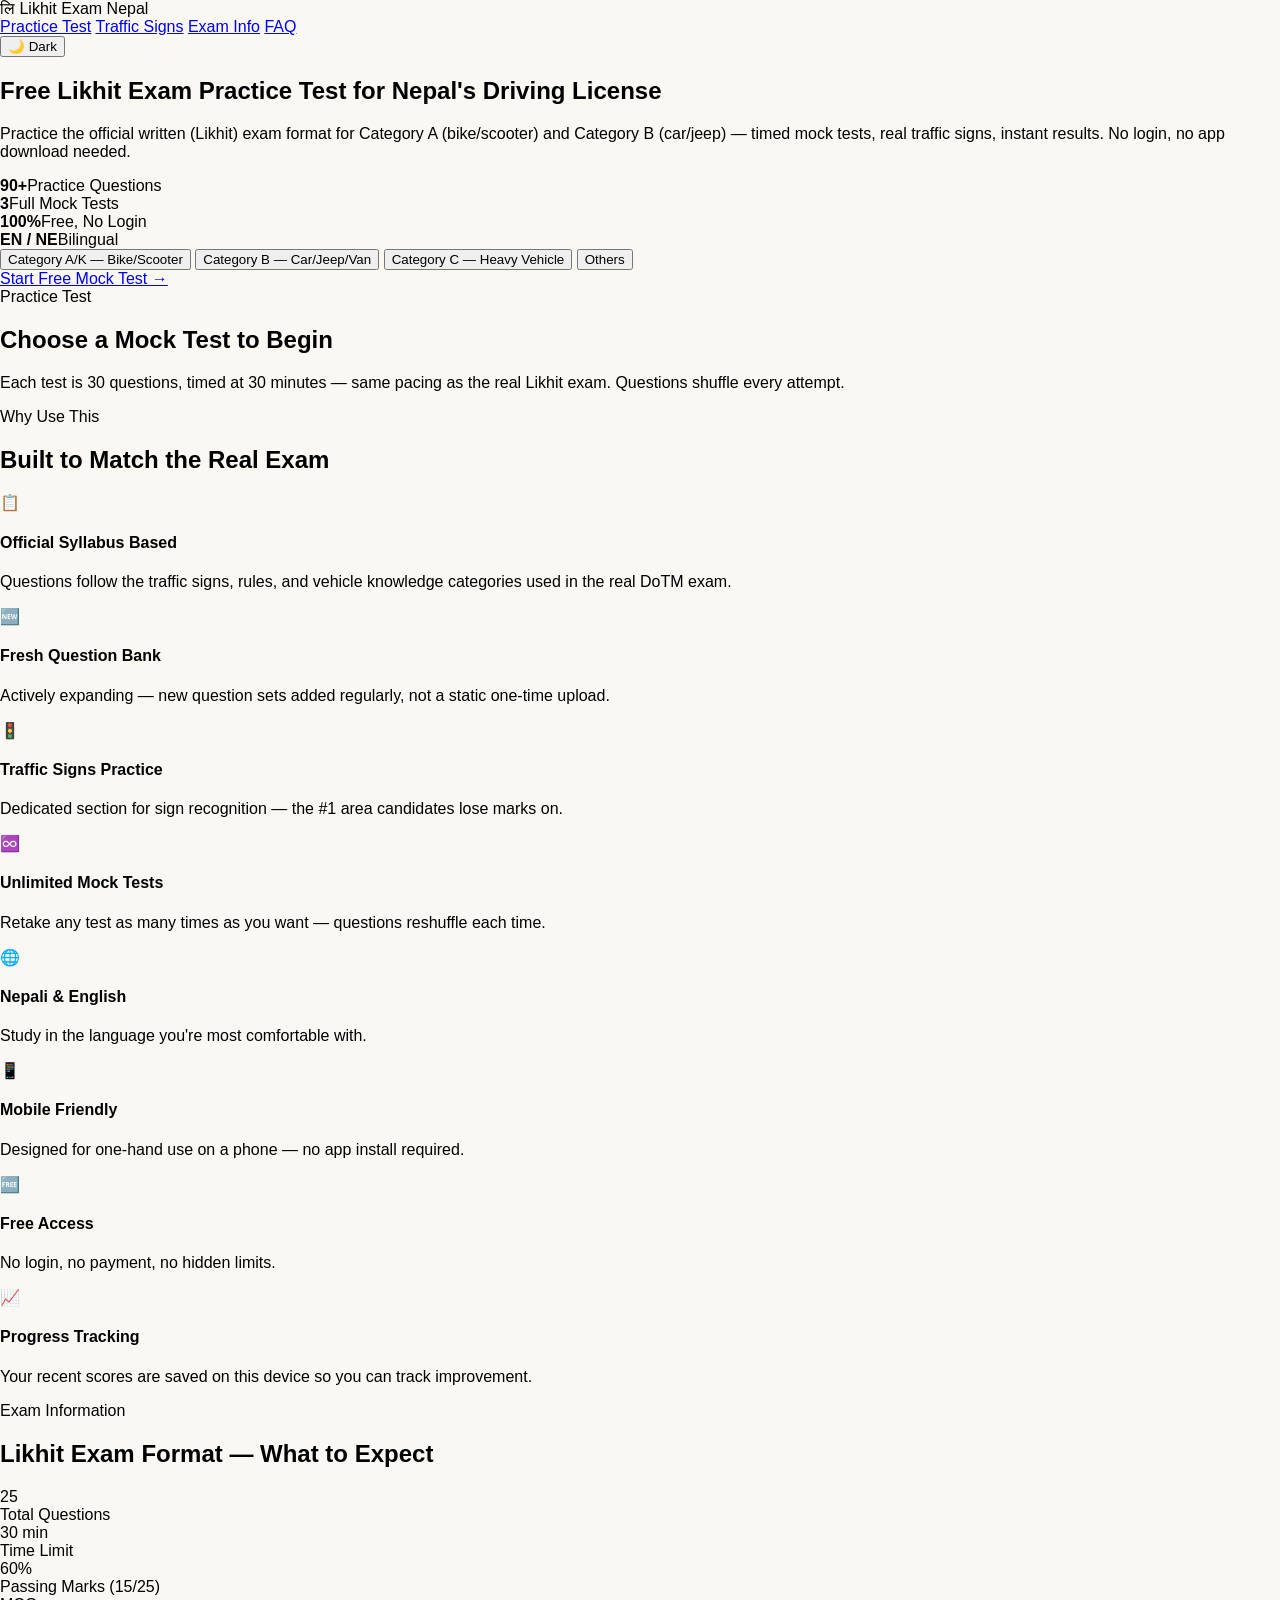
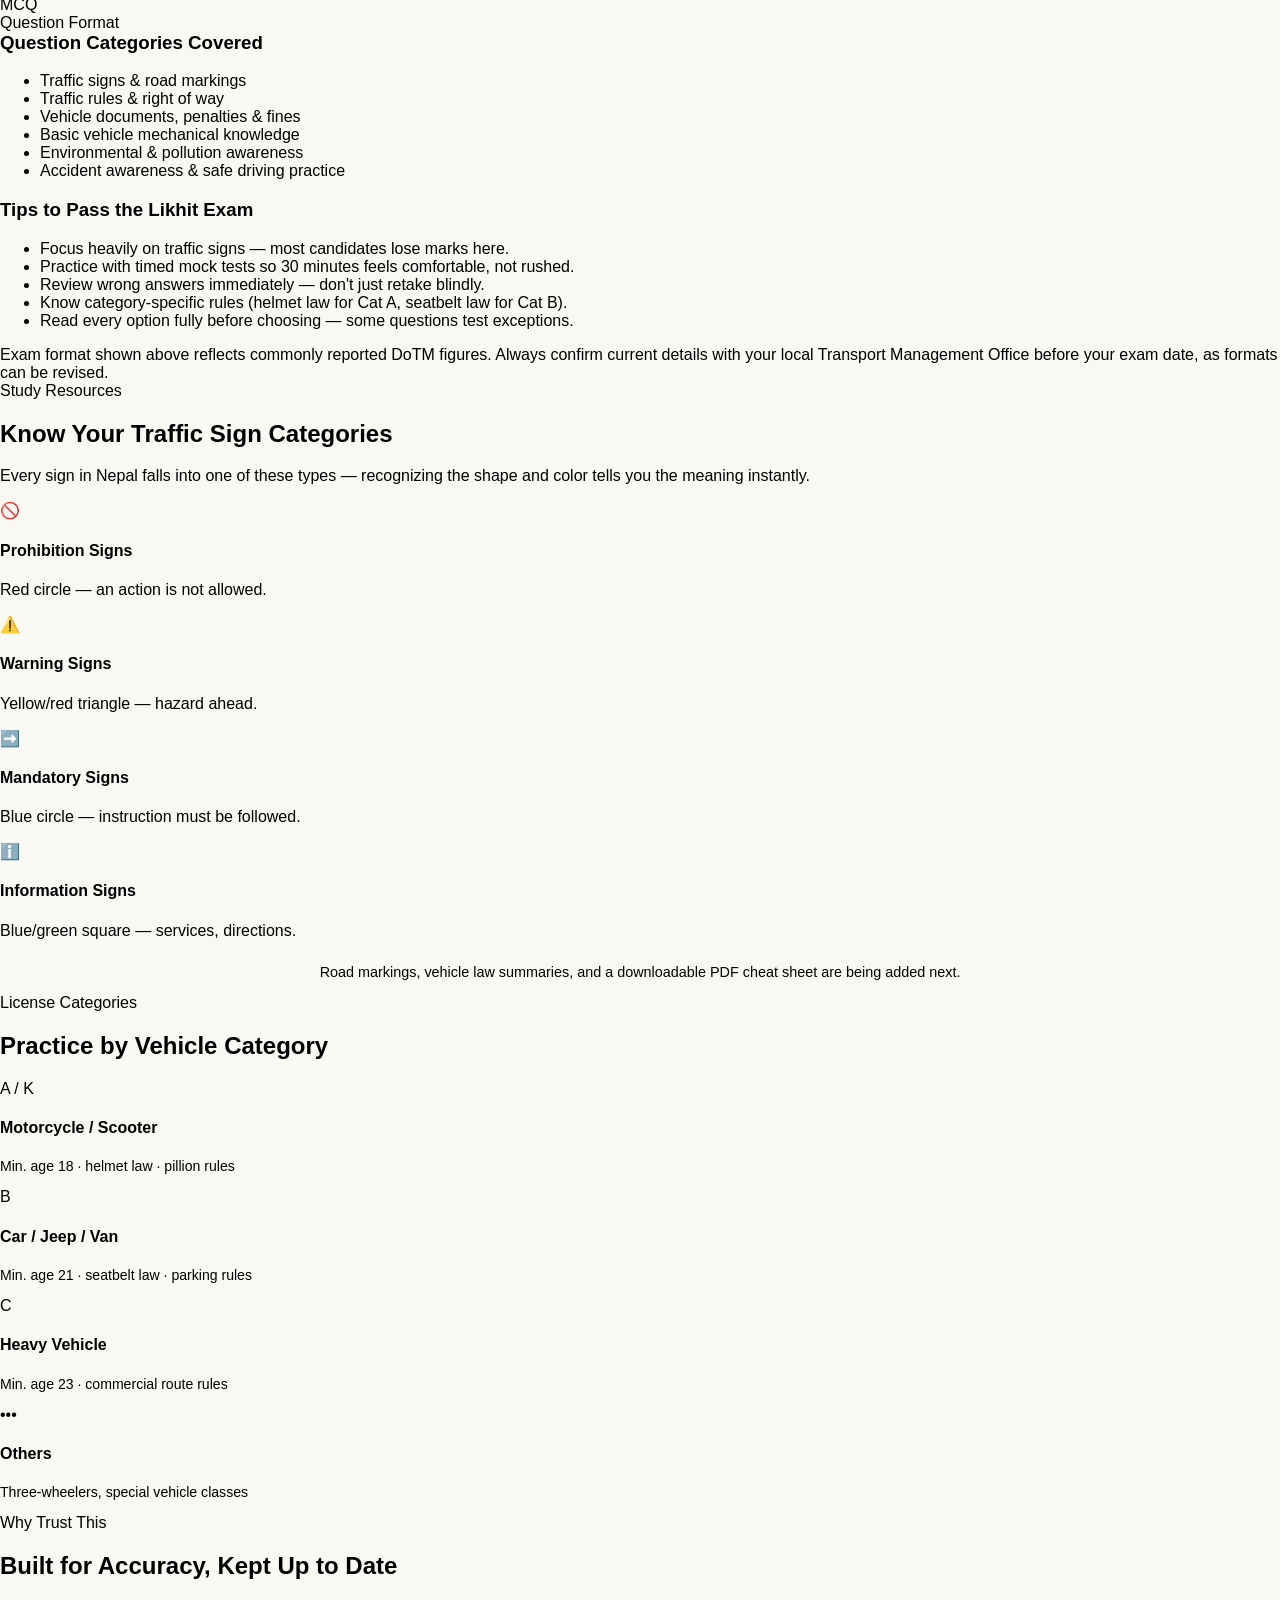
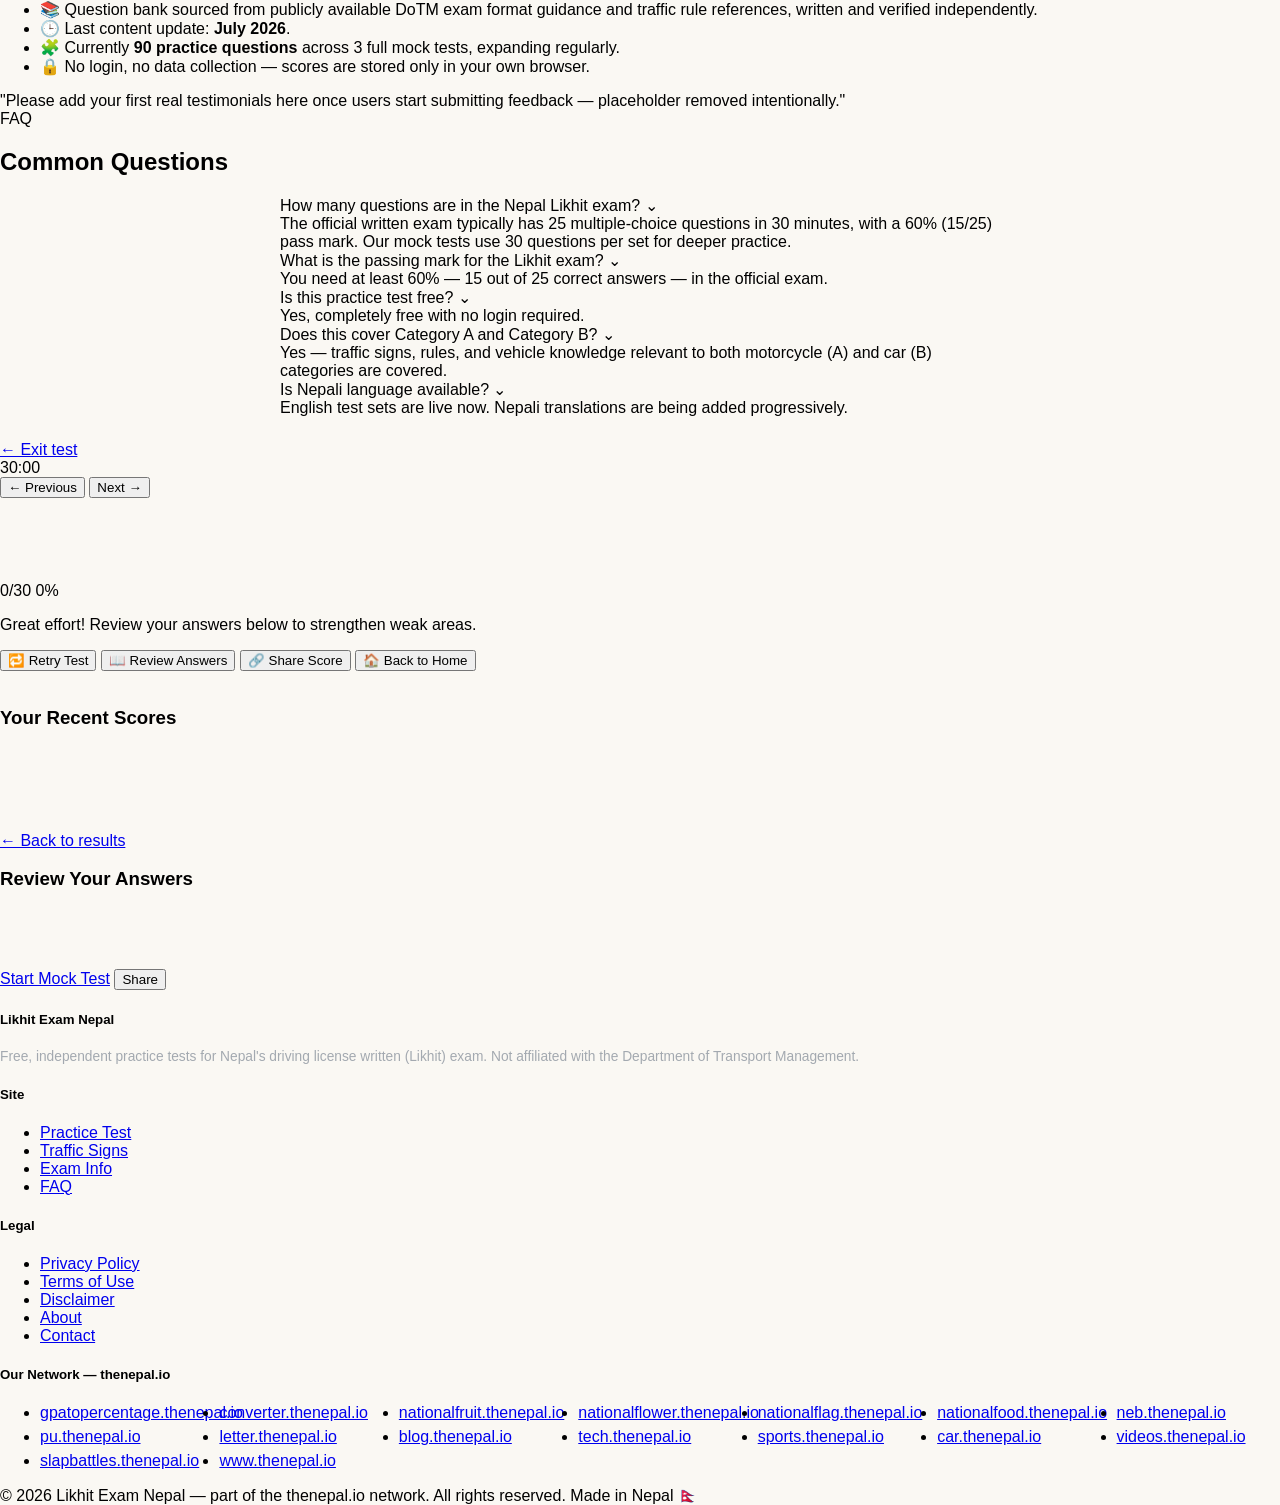
==== index.html @ da1613dc "Add initial index.html for Likhit Exam Nepal" ====
<!DOCTYPE html>
<html lang="en">
<head>
<meta charset="UTF-8">
<meta name="viewport" content="width=device-width, initial-scale=1.0">
<title>Likhit Exam Nepal — Free Driving License Written Test Practice | Category A & B</title>
<meta name="description" content="Free Likhit exam mock test for Nepal's driving license written exam. Practice traffic signs, rules & vehicle knowledge for Category A (bike) & B (car). Timed tests, instant results, no login.">
<link rel="canonical" href="https://likhit.thenepal.io/">

<!-- Open Graph -->
<meta property="og:type" content="website">
<meta property="og:title" content="Likhit Exam Nepal — Free Driving License Written Test Practice">
<meta property="og:description" content="Practice Nepal's Likhit written exam free. Timed mock tests, traffic signs, instant results. Category A & B.">
<meta property="og:url" content="https://likhit.thenepal.io/">
<meta property="og:site_name" content="Likhit Exam Nepal">
<meta name="twitter:card" content="summary_large_image">

<style>
  /* Prevent CLS while style.css loads — critical layout only */
  body{margin:0;background:#faf8f3;font-family:-apple-system,BlinkMacSystemFont,"Segoe UI",Roboto,Helvetica,Arial,sans-serif;}
</style>
<link rel="stylesheet" href="style.css">

<!-- JSON-LD: WebSite -->
<script type="application/ld+json">
{
  "@context": "https://schema.org",
  "@type": "WebSite",
  "name": "Likhit Exam Nepal",
  "url": "https://likhit.thenepal.io/",
  "description": "Free online mock test platform for Nepal's driving license written (Likhit) exam.",
  "inLanguage": ["en","ne"]
}
</script>

<!-- JSON-LD: BreadcrumbList -->
<script type="application/ld+json">
{
  "@context": "https://schema.org",
  "@type": "BreadcrumbList",
  "itemListElement": [
    { "@type": "ListItem", "position": 1, "name": "Home", "item": "https://likhit.thenepal.io/" },
    { "@type": "ListItem", "position": 2, "name": "Practice Test", "item": "https://likhit.thenepal.io/#practice" }
  ]
}
</script>

<!-- JSON-LD: FAQPage -->
<script type="application/ld+json">
{
  "@context": "https://schema.org",
  "@type": "FAQPage",
  "mainEntity": [
    {
      "@type": "Question",
      "name": "How many questions are in the Nepal Likhit exam?",
      "acceptedAnswer": { "@type": "Answer", "text": "The official Likhit written exam typically has 25 multiple-choice questions to be completed in 30 minutes, with a 60% (15 correct) pass requirement. Our mock tests use 30 questions per set for extra practice." }
    },
    {
      "@type": "Question",
      "name": "What is the passing mark for the Likhit exam in Nepal?",
      "acceptedAnswer": { "@type": "Answer", "text": "You generally need to score at least 60% to pass, which means answering at least 15 out of 25 questions correctly in the official exam." }
    },
    {
      "@type": "Question",
      "name": "Is this Likhit exam practice test free?",
      "acceptedAnswer": { "@type": "Answer", "text": "Yes, all mock tests, traffic sign practice, and study resources on this site are completely free with no login required." }
    },
    {
      "@type": "Question",
      "name": "Does this cover both Category A (bike) and Category B (car) license exams?",
      "acceptedAnswer": { "@type": "Answer", "text": "Yes, the question bank covers traffic signs, rules, and vehicle knowledge relevant to both Category A (motorcycle/scooter) and Category B (car/jeep/van) license exams." }
    },
    {
      "@type": "Question",
      "name": "Are the mock tests available in Nepali?",
      "acceptedAnswer": { "@type": "Answer", "text": "The platform is built to support both Nepali and English. English question sets are live now, with Nepali translations being added progressively." }
    }
  ]
}
</script>
</head>
<body>

<!-- ============ HEADER ============ -->
<header class="site-header">
  <div class="container">
    <div class="brand"><span class="brand-badge">लि</span> Likhit Exam Nepal</div>
    <nav class="nav-links">
      <a href="#practice">Practice Test</a>
      <a href="#signs">Traffic Signs</a>
      <a href="#exam-info">Exam Info</a>
      <a href="#faq">FAQ</a>
    </nav>
    <button class="icon-btn" id="darkModeBtn">🌙 Dark</button>
  </div>
</header>

<div id="home">

<!-- ============ HERO ============ -->
<section class="hero">
  <div class="container">
    <div class="road-divider"></div>
    <h1>Free Likhit Exam Practice Test for Nepal's Driving License</h1>
    <p class="lead">Practice the official written (Likhit) exam format for Category A (bike/scooter) and Category B (car/jeep) — timed mock tests, real traffic signs, instant results. No login, no app download needed.</p>

    <div class="hero-stats">
      <div><b>90+</b>Practice Questions</div>
      <div><b>3</b>Full Mock Tests</div>
      <div><b>100%</b>Free, No Login</div>
      <div><b>EN / NE</b>Bilingual</div>
    </div>

    <div class="category-select" id="categorySelect">
      <button class="category-chip" data-cat="A">Category A/K — Bike/Scooter</button>
      <button class="category-chip active" data-cat="B">Category B — Car/Jeep/Van</button>
      <button class="category-chip" data-cat="C">Category C — Heavy Vehicle</button>
      <button class="category-chip" data-cat="O">Others</button>
    </div>

    <a href="#practice" class="btn btn-primary start-test-cta">Start Free Mock Test →</a>
  </div>
</section>

<!-- ============ PRACTICE TEST ============ -->
<section id="practice">
  <div class="container">
    <div class="section-head">
      <div class="eyebrow">Practice Test</div>
      <h2>Choose a Mock Test to Begin</h2>
      <p>Each test is 30 questions, timed at 30 minutes — same pacing as the real Likhit exam. Questions shuffle every attempt.</p>
    </div>
    <div class="test-grid" id="testGrid"></div>
  </div>
</section>

<!-- ============ FEATURES ============ -->
<section class="alt">
  <div class="container">
    <div class="section-head">
      <div class="eyebrow">Why Use This</div>
      <h2>Built to Match the Real Exam</h2>
    </div>
    <div class="feature-grid">
      <div class="feature"><div class="ico">📋</div><h4>Official Syllabus Based</h4><p>Questions follow the traffic signs, rules, and vehicle knowledge categories used in the real DoTM exam.</p></div>
      <div class="feature"><div class="ico">🆕</div><h4>Fresh Question Bank</h4><p>Actively expanding — new question sets added regularly, not a static one-time upload.</p></div>
      <div class="feature"><div class="ico">🚦</div><h4>Traffic Signs Practice</h4><p>Dedicated section for sign recognition — the #1 area candidates lose marks on.</p></div>
      <div class="feature"><div class="ico">♾️</div><h4>Unlimited Mock Tests</h4><p>Retake any test as many times as you want — questions reshuffle each time.</p></div>
      <div class="feature"><div class="ico">🌐</div><h4>Nepali & English</h4><p>Study in the language you're most comfortable with.</p></div>
      <div class="feature"><div class="ico">📱</div><h4>Mobile Friendly</h4><p>Designed for one-hand use on a phone — no app install required.</p></div>
      <div class="feature"><div class="ico">🆓</div><h4>Free Access</h4><p>No login, no payment, no hidden limits.</p></div>
      <div class="feature"><div class="ico">📈</div><h4>Progress Tracking</h4><p>Your recent scores are saved on this device so you can track improvement.</p></div>
    </div>
  </div>
</section>

<!-- ============ EXAM INFO ============ -->
<section id="exam-info">
  <div class="container">
    <div class="section-head">
      <div class="eyebrow">Exam Information</div>
      <h2>Likhit Exam Format — What to Expect</h2>
    </div>
    <div class="info-grid">
      <div class="info-box"><div class="val">25</div><div class="lbl">Total Questions</div></div>
      <div class="info-box"><div class="val">30 min</div><div class="lbl">Time Limit</div></div>
      <div class="info-box"><div class="val">60%</div><div class="lbl">Passing Marks (15/25)</div></div>
      <div class="info-box"><div class="val">MCQ</div><div class="lbl">Question Format</div></div>
    </div>
    <div class="tips-list">
      <h3 style="margin-top:0">Question Categories Covered</h3>
      <ul>
        <li>Traffic signs &amp; road markings</li>
        <li>Traffic rules &amp; right of way</li>
        <li>Vehicle documents, penalties &amp; fines</li>
        <li>Basic vehicle mechanical knowledge</li>
        <li>Environmental &amp; pollution awareness</li>
        <li>Accident awareness &amp; safe driving practice</li>
      </ul>
      <h3>Tips to Pass the Likhit Exam</h3>
      <ul>
        <li>Focus heavily on traffic signs — most candidates lose marks here.</li>
        <li>Practice with timed mock tests so 30 minutes feels comfortable, not rushed.</li>
        <li>Review wrong answers immediately — don't just retake blindly.</li>
        <li>Know category-specific rules (helmet law for Cat A, seatbelt law for Cat B).</li>
        <li>Read every option fully before choosing — some questions test exceptions.</li>
      </ul>
      <div class="note-callout">Exam format shown above reflects commonly reported DoTM figures. Always confirm current details with your local Transport Management Office before your exam date, as formats can be revised.</div>
    </div>
  </div>
</section>

<!-- ============ STUDY RESOURCES / SIGNS ============ -->
<section class="alt" id="signs">
  <div class="container">
    <div class="section-head">
      <div class="eyebrow">Study Resources</div>
      <h2>Know Your Traffic Sign Categories</h2>
      <p>Every sign in Nepal falls into one of these types — recognizing the shape and color tells you the meaning instantly.</p>
    </div>
    <div class="resource-grid">
      <div class="resource-card"><div class="sign-swatch sign-prohibit">🚫</div><h4>Prohibition Signs</h4><p>Red circle — an action is not allowed.</p></div>
      <div class="resource-card"><div class="sign-swatch sign-warning">⚠️</div><h4>Warning Signs</h4><p>Yellow/red triangle — hazard ahead.</p></div>
      <div class="resource-card"><div class="sign-swatch sign-mandatory">➡️</div><h4>Mandatory Signs</h4><p>Blue circle — instruction must be followed.</p></div>
      <div class="resource-card"><div class="sign-swatch sign-info">ℹ️</div><h4>Information Signs</h4><p>Blue/green square — services, directions.</p></div>
    </div>
    <p style="text-align:center;margin-top:24px;color:var(--ink-soft);font-size:.9rem">Road markings, vehicle law summaries, and a downloadable PDF cheat sheet are being added next.</p>
  </div>
</section>

<!-- ============ CATEGORIES ============ -->
<section>
  <div class="container">
    <div class="section-head">
      <div class="eyebrow">License Categories</div>
      <h2>Practice by Vehicle Category</h2>
    </div>
    <div class="cat-grid">
      <div class="cat-card"><div class="plate">A / K</div><h4>Motorcycle / Scooter</h4><p style="color:var(--ink-soft);font-size:.88rem">Min. age 18 · helmet law · pillion rules</p></div>
      <div class="cat-card"><div class="plate">B</div><h4>Car / Jeep / Van</h4><p style="color:var(--ink-soft);font-size:.88rem">Min. age 21 · seatbelt law · parking rules</p></div>
      <div class="cat-card"><div class="plate">C</div><h4>Heavy Vehicle</h4><p style="color:var(--ink-soft);font-size:.88rem">Min. age 23 · commercial route rules</p></div>
      <div class="cat-card"><div class="plate">•••</div><h4>Others</h4><p style="color:var(--ink-soft);font-size:.88rem">Three-wheelers, special vehicle classes</p></div>
    </div>
  </div>
</section>

<!-- ============ TRUST ============ -->
<section class="alt">
  <div class="container">
    <div class="section-head">
      <div class="eyebrow">Why Trust This</div>
      <h2>Built for Accuracy, Kept Up to Date</h2>
    </div>
    <div class="trust-grid">
      <div>
        <ul class="trust-facts">
          <li>📚 <span>Question bank sourced from publicly available DoTM exam format guidance and traffic rule references, written and verified independently.</span></li>
          <li>🕒 <span>Last content update: <strong>July 2026</strong>.</span></li>
          <li>🧩 <span>Currently <strong>90 practice questions</strong> across 3 full mock tests, expanding regularly.</span></li>
          <li>🔒 <span>No login, no data collection — scores are stored only in your own browser.</span></li>
        </ul>
      </div>
      <div>
        <div class="testimonial">"Please add your first real testimonials here once users start submitting feedback — placeholder removed intentionally."</div>
      </div>
    </div>
  </div>
</section>

<!-- ============ FAQ ============ -->
<section id="faq">
  <div class="container">
    <div class="section-head">
      <div class="eyebrow">FAQ</div>
      <h2>Common Questions</h2>
    </div>
    <div style="max-width:720px;margin:0 auto">
      <div class="faq-item open">
        <div class="faq-q">How many questions are in the Nepal Likhit exam? <span class="chevron">⌄</span></div>
        <div class="faq-a">The official written exam typically has 25 multiple-choice questions in 30 minutes, with a 60% (15/25) pass mark. Our mock tests use 30 questions per set for deeper practice.</div>
      </div>
      <div class="faq-item">
        <div class="faq-q">What is the passing mark for the Likhit exam? <span class="chevron">⌄</span></div>
        <div class="faq-a">You need at least 60% — 15 out of 25 correct answers — in the official exam.</div>
      </div>
      <div class="faq-item">
        <div class="faq-q">Is this practice test free? <span class="chevron">⌄</span></div>
        <div class="faq-a">Yes, completely free with no login required.</div>
      </div>
      <div class="faq-item">
        <div class="faq-q">Does this cover Category A and Category B? <span class="chevron">⌄</span></div>
        <div class="faq-a">Yes — traffic signs, rules, and vehicle knowledge relevant to both motorcycle (A) and car (B) categories are covered.</div>
      </div>
      <div class="faq-item">
        <div class="faq-q">Is Nepali language available? <span class="chevron">⌄</span></div>
        <div class="faq-a">English test sets are live now. Nepali translations are being added progressively.</div>
      </div>
    </div>
  </div>
</section>

</div><!-- /#home -->

<!-- ============ QUIZ SCREEN ============ -->
<div id="quizScreen" class="hide">
  <div class="container" style="padding-top:24px;padding-bottom:60px">
    <div class="quiz-wrap">
      <div class="crumb"><a href="#" id="exitQuizBtn">← Exit test</a></div>
      <div class="quiz-top">
        <h3 id="quizTestTitle" style="margin:0"></h3>
        <span class="timer" id="timerDisplay">30:00</span>
      </div>
      <div class="progress-bar"><div class="progress-fill" id="progressFill"></div></div>
      <div class="question-card">
        <div class="q-count" id="qCount"></div>
        <div class="q-text" id="qText"></div>
        <div id="optionsWrap"></div>
      </div>
      <div class="quiz-nav">
        <button class="btn btn-outline" id="prevBtn">← Previous</button>
        <button class="btn btn-primary" id="nextBtn">Next →</button>
      </div>
    </div>
  </div>
</div>

<!-- ============ RESULT SCREEN ============ -->
<div id="resultScreen" class="hide">
  <div class="container" style="padding-top:24px;padding-bottom:60px">
    <div class="quiz-wrap">
      <div class="result-hero">
        <div class="score-ring" id="scoreRing">
          <span class="num" id="scoreNum">0/30</span>
          <span class="lbl" id="scorePercent">0%</span>
        </div>
        <div class="pass-tag" id="passTag"></div>
        <p style="color:var(--ink-soft)">Great effort! Review your answers below to strengthen weak areas.</p>
        <div class="result-actions">
          <button class="btn btn-primary" id="retryBtn">🔁 Retry Test</button>
          <button class="btn btn-outline" id="reviewBtn">📖 Review Answers</button>
          <button class="btn btn-outline" id="shareBtn">🔗 Share Score</button>
          <button class="btn btn-outline" id="backHomeBtn">🏠 Back to Home</button>
        </div>
      </div>
      <h3 style="margin-top:36px">Your Recent Scores</h3>
      <div id="recentScores"></div>
    </div>
  </div>
</div>

<!-- ============ REVIEW SCREEN ============ -->
<div id="reviewScreen" class="hide">
  <div class="container" style="padding-top:24px;padding-bottom:60px">
    <div class="quiz-wrap">
      <div class="crumb"><a href="#" id="reviewBackBtn">← Back to results</a></div>
      <h3>Review Your Answers</h3>
      <div id="reviewWrap"></div>
    </div>
  </div>
</div>

<!-- ============ STICKY MOBILE CTA ============ -->
<div class="sticky-cta" id="stickyCta">
  <a href="#practice" class="btn btn-primary start-test-cta">Start Mock Test</a>
  <button class="btn btn-secondary" id="shareCtaBtn" onclick="navigator.share ? navigator.share({title:'Likhit Exam Nepal',url:location.href}) : alert(location.href)">Share</button>
</div>

<!-- ============ FOOTER ============ -->
<footer>
  <div class="container">
    <div class="footer-grid">
      <div>
        <h5>Likhit Exam Nepal</h5>
        <p style="font-size:.86rem;color:#a3a9b0">Free, independent practice tests for Nepal's driving license written (Likhit) exam. Not affiliated with the Department of Transport Management.</p>
      </div>
      <div>
        <h5>Site</h5>
        <ul>
          <li><a href="#practice">Practice Test</a></li>
          <li><a href="#signs">Traffic Signs</a></li>
          <li><a href="#exam-info">Exam Info</a></li>
          <li><a href="#faq">FAQ</a></li>
        </ul>
      </div>
      <div>
        <h5>Legal</h5>
        <ul>
          <li><a href="/privacy.html">Privacy Policy</a></li>
          <li><a href="/terms.html">Terms of Use</a></li>
          <li><a href="/disclaimer.html">Disclaimer</a></li>
          <li><a href="/about.html">About</a></li>
          <li><a href="/contact.html">Contact</a></li>
        </ul>
      </div>
    </div>

    <div class="footer-grid" style="margin-bottom:8px">
      <div style="grid-column:1/-1">
        <h5>Our Network — thenepal.io</h5>
        <ul style="display:grid;grid-template-columns:repeat(auto-fit,minmax(160px,1fr));gap:6px 16px">
          <li><a href="https://gpatopercentage.thenepal.io/">gpatopercentage.thenepal.io</a></li>
          <li><a href="https://converter.thenepal.io/">converter.thenepal.io</a></li>
          <li><a href="https://nationalfruit.thenepal.io/">nationalfruit.thenepal.io</a></li>
          <li><a href="https://nationalflower.thenepal.io/">nationalflower.thenepal.io</a></li>
          <li><a href="https://nationalflag.thenepal.io/">nationalflag.thenepal.io</a></li>
          <li><a href="https://nationalfood.thenepal.io/">nationalfood.thenepal.io</a></li>
          <li><a href="https://neb.thenepal.io/">neb.thenepal.io</a></li>
          <li><a href="https://pu.thenepal.io/">pu.thenepal.io</a></li>
          <li><a href="https://letter.thenepal.io/">letter.thenepal.io</a></li>
          <li><a href="https://blog.thenepal.io/">blog.thenepal.io</a></li>
          <li><a href="https://tech.thenepal.io/">tech.thenepal.io</a></li>
          <li><a href="https://sports.thenepal.io/">sports.thenepal.io</a></li>
          <li><a href="https://car.thenepal.io/">car.thenepal.io</a></li>
          <li><a href="https://videos.thenepal.io/">videos.thenepal.io</a></li>
          <li><a href="https://slapbattles.thenepal.io/">slapbattles.thenepal.io</a></li>
          <li><a href="https://www.thenepal.io/">www.thenepal.io</a></li>
        </ul>
      </div>
    </div>

    <div class="footer-bottom">
      <span>© 2026 Likhit Exam Nepal — part of the thenepal.io network. All rights reserved.</span>
      <span>Made in Nepal 🇳🇵</span>
    </div>
  </div>
</footer>

<script src="questions.js"></script>
<script src="quiz.js"></script>
</body>
</html>
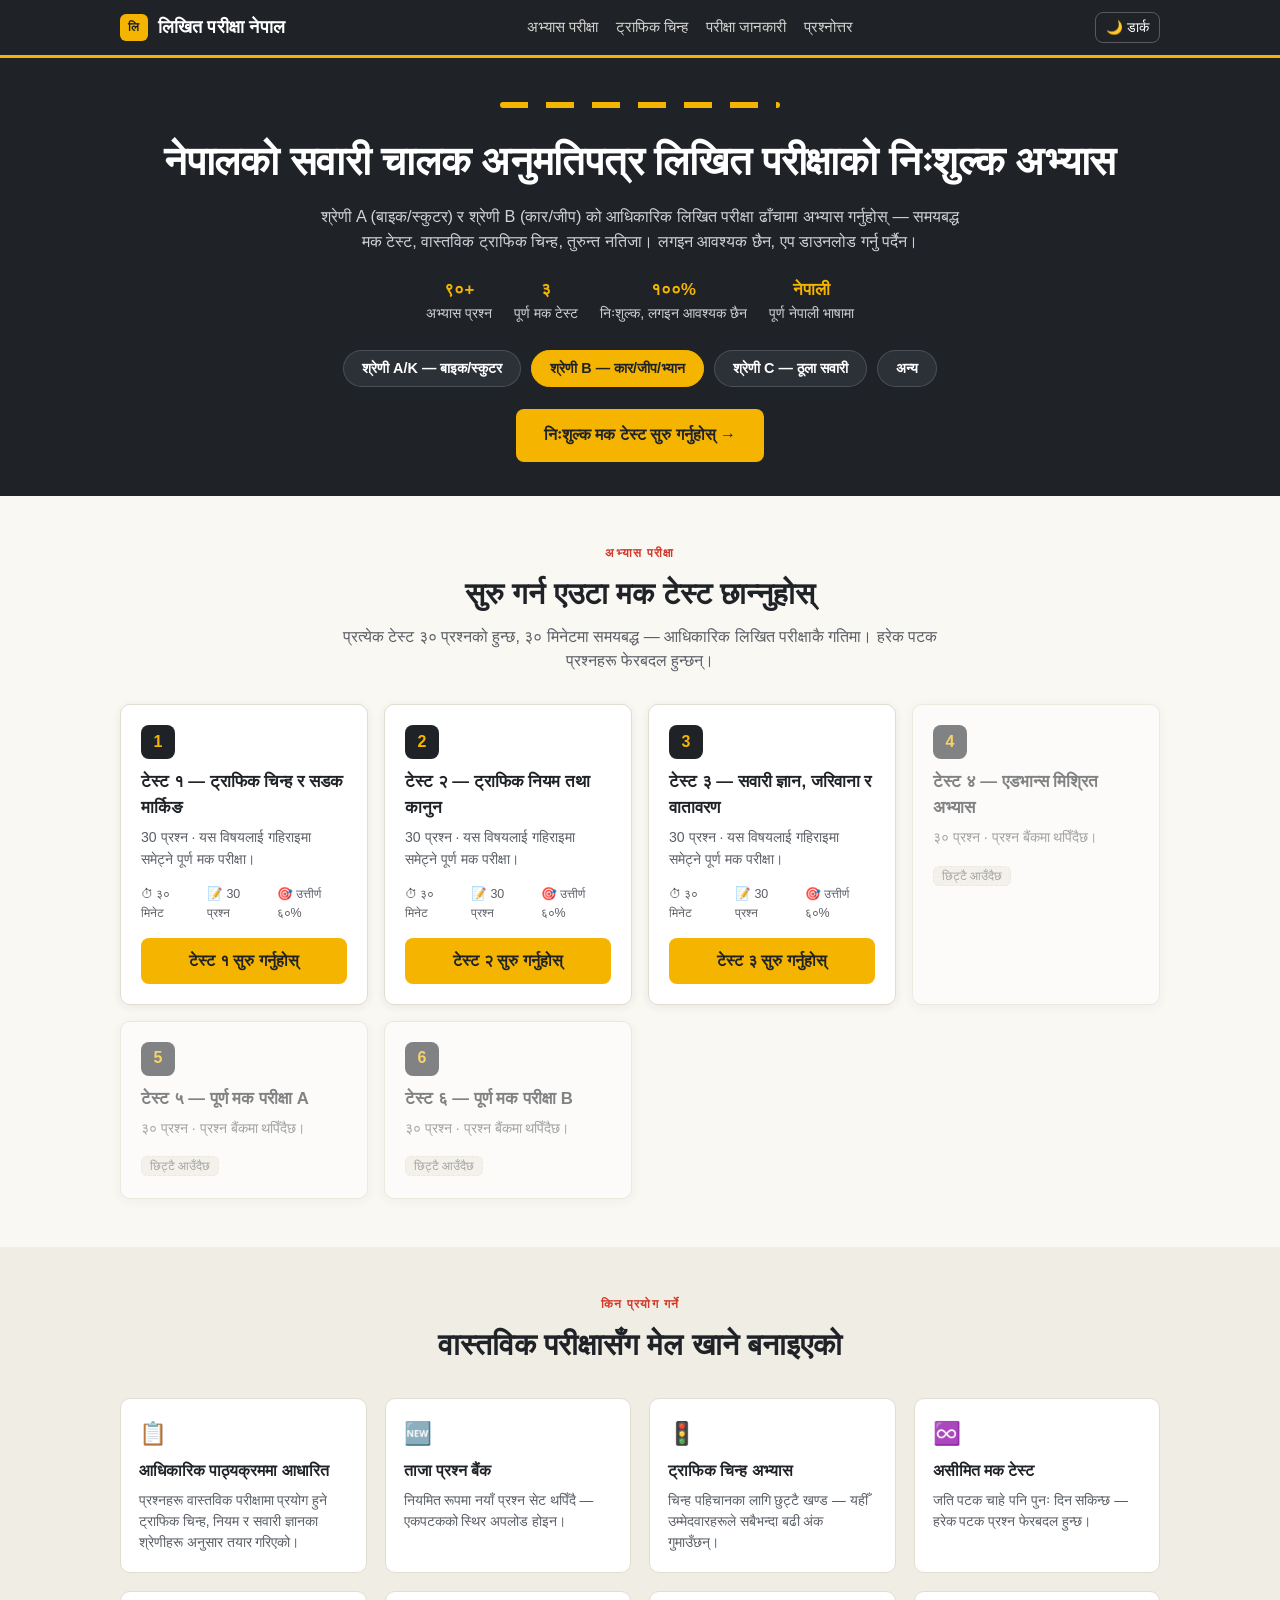
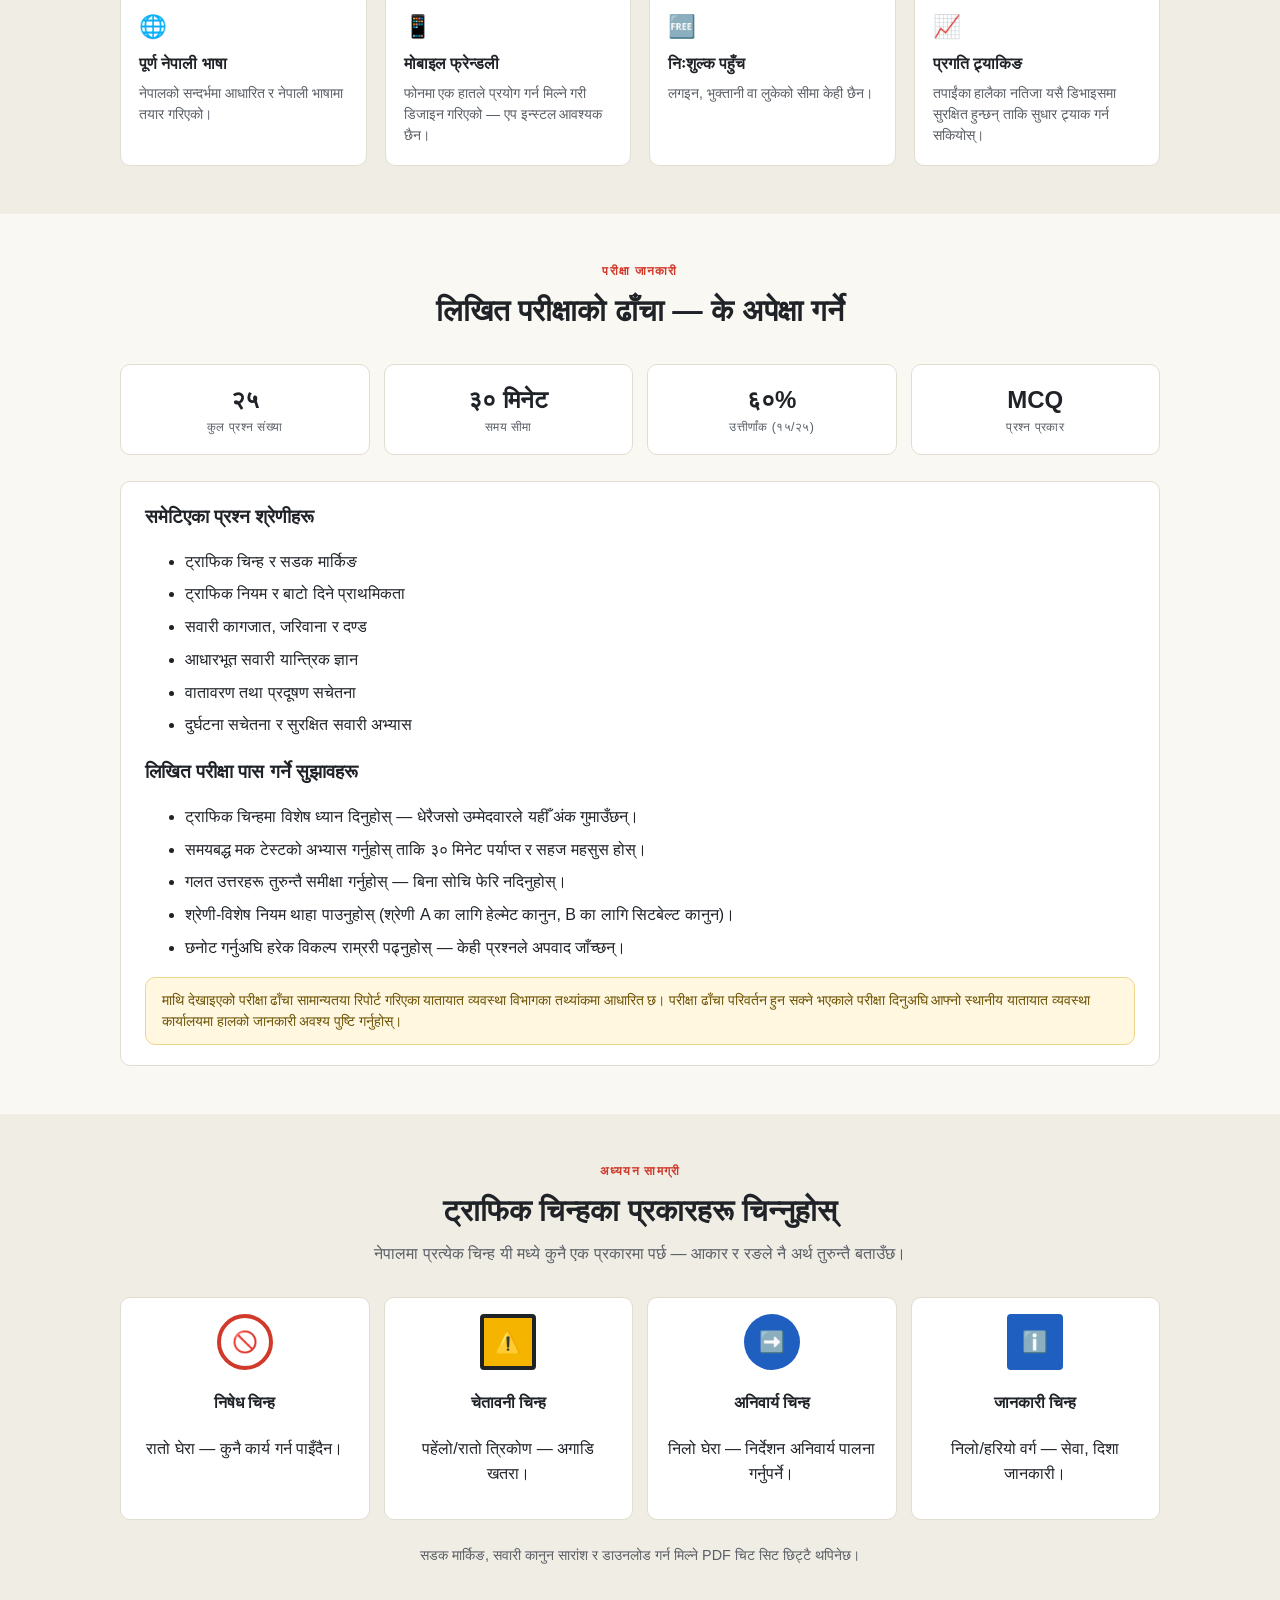
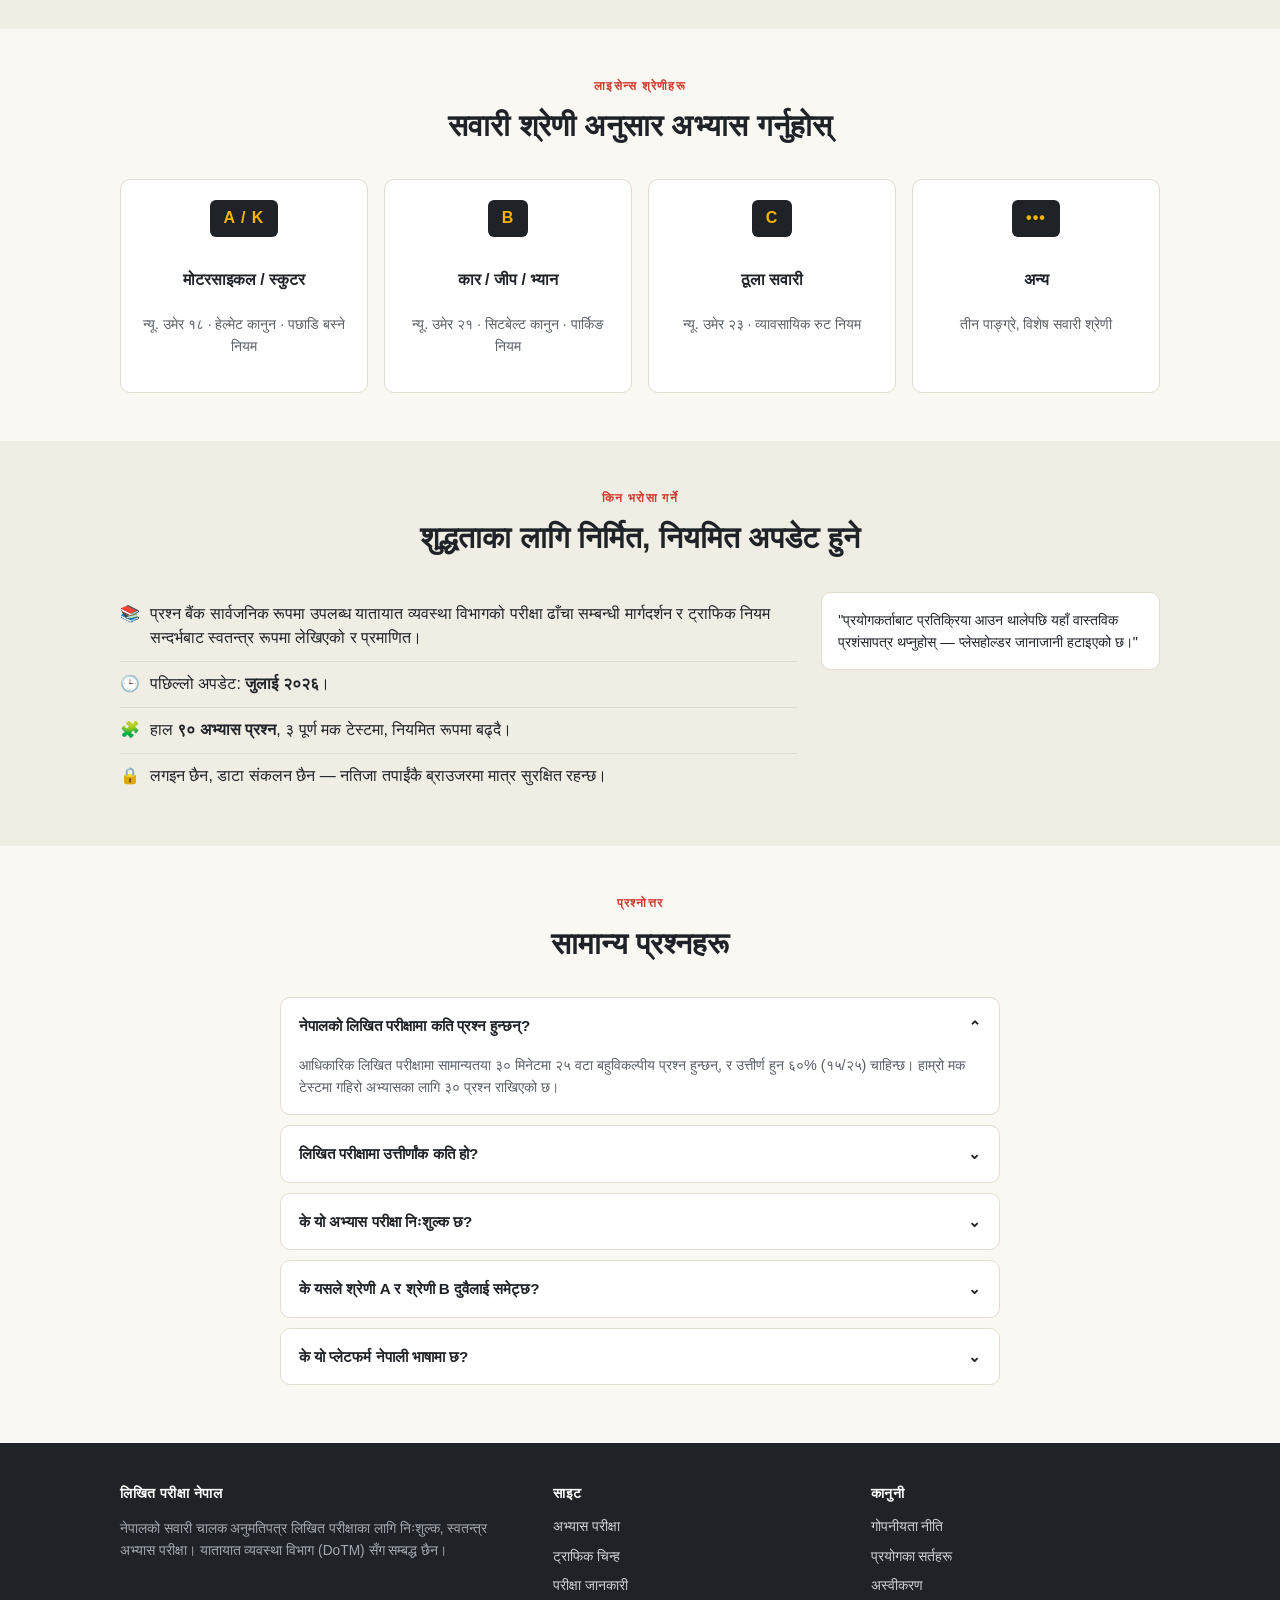
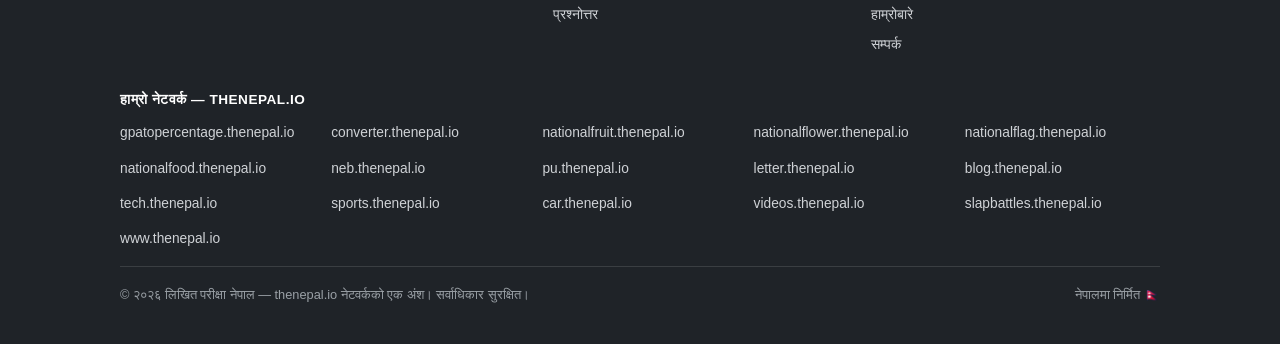
==== commit dbe668bd: "Add files via upload" ====
--- a/index.html
+++ b/index.html
@@ -1,22 +1,21 @@
 <!DOCTYPE html>
-<html lang="en">
+<html lang="ne">
 <head>
 <meta charset="UTF-8">
 <meta name="viewport" content="width=device-width, initial-scale=1.0">
-<title>Likhit Exam Nepal — Free Driving License Written Test Practice | Category A & B</title>
-<meta name="description" content="Free Likhit exam mock test for Nepal's driving license written exam. Practice traffic signs, rules & vehicle knowledge for Category A (bike) & B (car). Timed tests, instant results, no login.">
+<title>लिखित परीक्षा नेपाल — निःशुल्क सवारी चालक अनुमतिपत्र लिखित परीक्षा अभ्यास | श्रेणी A र B</title>
+<meta name="description" content="नेपालको सवारी चालक अनुमतिपत्र लिखित परीक्षाको निःशुल्क मक टेस्ट। श्रेणी A (बाइक) र B (कार) का लागि ट्राफिक चिन्ह, नियम र सवारी ज्ञान अभ्यास गर्नुहोस्। समयबद्ध परीक्षा, तुरुन्त नतिजा, लगइन आवश्यक छैन।">
 <link rel="canonical" href="https://likhit.thenepal.io/">
 
 <!-- Open Graph -->
 <meta property="og:type" content="website">
-<meta property="og:title" content="Likhit Exam Nepal — Free Driving License Written Test Practice">
-<meta property="og:description" content="Practice Nepal's Likhit written exam free. Timed mock tests, traffic signs, instant results. Category A & B.">
+<meta property="og:title" content="लिखित परीक्षा नेपाल — निःशुल्क सवारी चालक अनुमतिपत्र लिखित परीक्षा अभ्यास">
+<meta property="og:description" content="नेपालको लिखित परीक्षा निःशुल्क अभ्यास गर्नुहोस्। समयबद्ध मक टेस्ट, ट्राफिक चिन्ह, तुरुन्त नतिजा। श्रेणी A र B।">
 <meta property="og:url" content="https://likhit.thenepal.io/">
-<meta property="og:site_name" content="Likhit Exam Nepal">
+<meta property="og:site_name" content="लिखित परीक्षा नेपाल">
 <meta name="twitter:card" content="summary_large_image">
 
 <style>
-  /* Prevent CLS while style.css loads — critical layout only */
   body{margin:0;background:#faf8f3;font-family:-apple-system,BlinkMacSystemFont,"Segoe UI",Roboto,Helvetica,Arial,sans-serif;}
 </style>
 <link rel="stylesheet" href="style.css">
@@ -26,10 +25,10 @@
 {
   "@context": "https://schema.org",
   "@type": "WebSite",
-  "name": "Likhit Exam Nepal",
+  "name": "लिखित परीक्षा नेपाल",
   "url": "https://likhit.thenepal.io/",
-  "description": "Free online mock test platform for Nepal's driving license written (Likhit) exam.",
-  "inLanguage": ["en","ne"]
+  "description": "नेपालको सवारी चालक अनुमतिपत्र लिखित परीक्षाको निःशुल्क अनलाइन मक टेस्ट प्लेटफर्म।",
+  "inLanguage": ["ne","en"]
 }
 </script>
 
@@ -39,8 +38,8 @@
   "@context": "https://schema.org",
   "@type": "BreadcrumbList",
   "itemListElement": [
-    { "@type": "ListItem", "position": 1, "name": "Home", "item": "https://likhit.thenepal.io/" },
-    { "@type": "ListItem", "position": 2, "name": "Practice Test", "item": "https://likhit.thenepal.io/#practice" }
+    { "@type": "ListItem", "position": 1, "name": "गृहपृष्ठ", "item": "https://likhit.thenepal.io/" },
+    { "@type": "ListItem", "position": 2, "name": "अभ्यास परीक्षा", "item": "https://likhit.thenepal.io/#practice" }
   ]
 }
 </script>
@@ -53,28 +52,28 @@
   "mainEntity": [
     {
       "@type": "Question",
-      "name": "How many questions are in the Nepal Likhit exam?",
-      "acceptedAnswer": { "@type": "Answer", "text": "The official Likhit written exam typically has 25 multiple-choice questions to be completed in 30 minutes, with a 60% (15 correct) pass requirement. Our mock tests use 30 questions per set for extra practice." }
+      "name": "नेपालको लिखित परीक्षामा कति प्रश्न हुन्छन्?",
+      "acceptedAnswer": { "@type": "Answer", "text": "आधिकारिक लिखित परीक्षामा सामान्यतया ३० मिनेटमा सोध्ने गरी २५ वटा बहुविकल्पीय प्रश्न हुन्छन्, र उत्तीर्ण हुन ६०% (१५ सही) चाहिन्छ। हाम्रो मक टेस्टमा थप अभ्यासका लागि ३० प्रश्न राखिएको छ।" }
     },
     {
       "@type": "Question",
-      "name": "What is the passing mark for the Likhit exam in Nepal?",
-      "acceptedAnswer": { "@type": "Answer", "text": "You generally need to score at least 60% to pass, which means answering at least 15 out of 25 questions correctly in the official exam." }
+      "name": "लिखित परीक्षामा उत्तीर्ण हुन कति अंक चाहिन्छ?",
+      "acceptedAnswer": { "@type": "Answer", "text": "सामान्यतया कम्तीमा ६०% अंक चाहिन्छ, जसको अर्थ आधिकारिक परीक्षामा २५ मध्ये कम्तीमा १५ प्रश्नको सही उत्तर दिनुपर्छ।" }
     },
     {
       "@type": "Question",
-      "name": "Is this Likhit exam practice test free?",
-      "acceptedAnswer": { "@type": "Answer", "text": "Yes, all mock tests, traffic sign practice, and study resources on this site are completely free with no login required." }
+      "name": "के यो लिखित परीक्षा अभ्यास निःशुल्क छ?",
+      "acceptedAnswer": { "@type": "Answer", "text": "हो, यस साइटका सबै मक टेस्ट, ट्राफिक चिन्ह अभ्यास र अध्ययन सामग्री पूर्ण रूपमा निःशुल्क छन् र लगइन आवश्यक पर्दैन।" }
     },
     {
       "@type": "Question",
-      "name": "Does this cover both Category A (bike) and Category B (car) license exams?",
-      "acceptedAnswer": { "@type": "Answer", "text": "Yes, the question bank covers traffic signs, rules, and vehicle knowledge relevant to both Category A (motorcycle/scooter) and Category B (car/jeep/van) license exams." }
+      "name": "के यसले श्रेणी A (बाइक) र श्रेणी B (कार) दुवैलाई समेट्छ?",
+      "acceptedAnswer": { "@type": "Answer", "text": "हो, प्रश्न बैंकले श्रेणी A (मोटरसाइकल/स्कुटर) र श्रेणी B (कार/जीप/भ्यान) दुवैसँग सम्बन्धित ट्राफिक चिन्ह, नियम र सवारी ज्ञान समेट्छ।" }
     },
     {
       "@type": "Question",
-      "name": "Are the mock tests available in Nepali?",
-      "acceptedAnswer": { "@type": "Answer", "text": "The platform is built to support both Nepali and English. English question sets are live now, with Nepali translations being added progressively." }
+      "name": "के यो प्लेटफर्म नेपाली भाषामा उपलब्ध छ?",
+      "acceptedAnswer": { "@type": "Answer", "text": "हो, सम्पूर्ण प्रश्न बैंक र इन्टरफेस नेपाली भाषामा उपलब्ध छ, नेपालको सन्दर्भ र आधिकारिक ढाँचामा आधारित।" }
     }
   ]
 }
@@ -85,14 +84,14 @@
 <!-- ============ HEADER ============ -->
 <header class="site-header">
   <div class="container">
-    <div class="brand"><span class="brand-badge">लि</span> Likhit Exam Nepal</div>
+    <div class="brand"><span class="brand-badge">लि</span> लिखित परीक्षा नेपाल</div>
     <nav class="nav-links">
-      <a href="#practice">Practice Test</a>
-      <a href="#signs">Traffic Signs</a>
-      <a href="#exam-info">Exam Info</a>
-      <a href="#faq">FAQ</a>
+      <a href="#practice">अभ्यास परीक्षा</a>
+      <a href="#signs">ट्राफिक चिन्ह</a>
+      <a href="#exam-info">परीक्षा जानकारी</a>
+      <a href="#faq">प्रश्नोत्तर</a>
     </nav>
-    <button class="icon-btn" id="darkModeBtn">🌙 Dark</button>
+    <button class="icon-btn" id="darkModeBtn">🌙 डार्क</button>
   </div>
 </header>
 
@@ -102,24 +101,24 @@
 <section class="hero">
   <div class="container">
     <div class="road-divider"></div>
-    <h1>Free Likhit Exam Practice Test for Nepal's Driving License</h1>
-    <p class="lead">Practice the official written (Likhit) exam format for Category A (bike/scooter) and Category B (car/jeep) — timed mock tests, real traffic signs, instant results. No login, no app download needed.</p>
+    <h1>नेपालको सवारी चालक अनुमतिपत्र लिखित परीक्षाको निःशुल्क अभ्यास</h1>
+    <p class="lead">श्रेणी A (बाइक/स्कुटर) र श्रेणी B (कार/जीप) को आधिकारिक लिखित परीक्षा ढाँचामा अभ्यास गर्नुहोस् — समयबद्ध मक टेस्ट, वास्तविक ट्राफिक चिन्ह, तुरुन्त नतिजा। लगइन आवश्यक छैन, एप डाउनलोड गर्नु पर्दैन।</p>
 
     <div class="hero-stats">
-      <div><b>90+</b>Practice Questions</div>
-      <div><b>3</b>Full Mock Tests</div>
-      <div><b>100%</b>Free, No Login</div>
-      <div><b>EN / NE</b>Bilingual</div>
+      <div><b>९०+</b>अभ्यास प्रश्न</div>
+      <div><b>३</b>पूर्ण मक टेस्ट</div>
+      <div><b>१००%</b>निःशुल्क, लगइन आवश्यक छैन</div>
+      <div><b>नेपाली</b>पूर्ण नेपाली भाषामा</div>
     </div>
 
     <div class="category-select" id="categorySelect">
-      <button class="category-chip" data-cat="A">Category A/K — Bike/Scooter</button>
-      <button class="category-chip active" data-cat="B">Category B — Car/Jeep/Van</button>
-      <button class="category-chip" data-cat="C">Category C — Heavy Vehicle</button>
-      <button class="category-chip" data-cat="O">Others</button>
-    </div>
-
-    <a href="#practice" class="btn btn-primary start-test-cta">Start Free Mock Test →</a>
+      <button class="category-chip" data-cat="A">श्रेणी A/K — बाइक/स्कुटर</button>
+      <button class="category-chip active" data-cat="B">श्रेणी B — कार/जीप/भ्यान</button>
+      <button class="category-chip" data-cat="C">श्रेणी C — ठूला सवारी</button>
+      <button class="category-chip" data-cat="O">अन्य</button>
+    </div>
+
+    <a href="#practice" class="btn btn-primary start-test-cta">निःशुल्क मक टेस्ट सुरु गर्नुहोस् →</a>
   </div>
 </section>
 
@@ -127,9 +126,9 @@
 <section id="practice">
   <div class="container">
     <div class="section-head">
-      <div class="eyebrow">Practice Test</div>
-      <h2>Choose a Mock Test to Begin</h2>
-      <p>Each test is 30 questions, timed at 30 minutes — same pacing as the real Likhit exam. Questions shuffle every attempt.</p>
+      <div class="eyebrow">अभ्यास परीक्षा</div>
+      <h2>सुरु गर्न एउटा मक टेस्ट छान्नुहोस्</h2>
+      <p>प्रत्येक टेस्ट ३० प्रश्नको हुन्छ, ३० मिनेटमा समयबद्ध — आधिकारिक लिखित परीक्षाकै गतिमा। हरेक पटक प्रश्नहरू फेरबदल हुन्छन्।</p>
     </div>
     <div class="test-grid" id="testGrid"></div>
   </div>
@@ -139,18 +138,18 @@
 <section class="alt">
   <div class="container">
     <div class="section-head">
-      <div class="eyebrow">Why Use This</div>
-      <h2>Built to Match the Real Exam</h2>
+      <div class="eyebrow">किन प्रयोग गर्ने</div>
+      <h2>वास्तविक परीक्षासँग मेल खाने बनाइएको</h2>
     </div>
     <div class="feature-grid">
-      <div class="feature"><div class="ico">📋</div><h4>Official Syllabus Based</h4><p>Questions follow the traffic signs, rules, and vehicle knowledge categories used in the real DoTM exam.</p></div>
-      <div class="feature"><div class="ico">🆕</div><h4>Fresh Question Bank</h4><p>Actively expanding — new question sets added regularly, not a static one-time upload.</p></div>
-      <div class="feature"><div class="ico">🚦</div><h4>Traffic Signs Practice</h4><p>Dedicated section for sign recognition — the #1 area candidates lose marks on.</p></div>
-      <div class="feature"><div class="ico">♾️</div><h4>Unlimited Mock Tests</h4><p>Retake any test as many times as you want — questions reshuffle each time.</p></div>
-      <div class="feature"><div class="ico">🌐</div><h4>Nepali & English</h4><p>Study in the language you're most comfortable with.</p></div>
-      <div class="feature"><div class="ico">📱</div><h4>Mobile Friendly</h4><p>Designed for one-hand use on a phone — no app install required.</p></div>
-      <div class="feature"><div class="ico">🆓</div><h4>Free Access</h4><p>No login, no payment, no hidden limits.</p></div>
-      <div class="feature"><div class="ico">📈</div><h4>Progress Tracking</h4><p>Your recent scores are saved on this device so you can track improvement.</p></div>
+      <div class="feature"><div class="ico">📋</div><h4>आधिकारिक पाठ्यक्रममा आधारित</h4><p>प्रश्नहरू वास्तविक परीक्षामा प्रयोग हुने ट्राफिक चिन्ह, नियम र सवारी ज्ञानका श्रेणीहरू अनुसार तयार गरिएको।</p></div>
+      <div class="feature"><div class="ico">🆕</div><h4>ताजा प्रश्न बैंक</h4><p>नियमित रूपमा नयाँ प्रश्न सेट थपिँदै — एकपटकको स्थिर अपलोड होइन।</p></div>
+      <div class="feature"><div class="ico">🚦</div><h4>ट्राफिक चिन्ह अभ्यास</h4><p>चिन्ह पहिचानका लागि छुट्टै खण्ड — यहीँ उम्मेदवारहरूले सबैभन्दा बढी अंक गुमाउँछन्।</p></div>
+      <div class="feature"><div class="ico">♾️</div><h4>असीमित मक टेस्ट</h4><p>जति पटक चाहे पनि पुनः दिन सकिन्छ — हरेक पटक प्रश्न फेरबदल हुन्छ।</p></div>
+      <div class="feature"><div class="ico">🌐</div><h4>पूर्ण नेपाली भाषा</h4><p>नेपालको सन्दर्भमा आधारित र नेपाली भाषामा तयार गरिएको।</p></div>
+      <div class="feature"><div class="ico">📱</div><h4>मोबाइल फ्रेन्डली</h4><p>फोनमा एक हातले प्रयोग गर्न मिल्ने गरी डिजाइन गरिएको — एप इन्स्टल आवश्यक छैन।</p></div>
+      <div class="feature"><div class="ico">🆓</div><h4>निःशुल्क पहुँच</h4><p>लगइन, भुक्तानी वा लुकेको सीमा केही छैन।</p></div>
+      <div class="feature"><div class="ico">📈</div><h4>प्रगति ट्र्याकिङ</h4><p>तपाईंका हालैका नतिजा यसै डिभाइसमा सुरक्षित हुन्छन् ताकि सुधार ट्र्याक गर्न सकियोस्।</p></div>
     </div>
   </div>
 </section>
@@ -159,34 +158,34 @@
 <section id="exam-info">
   <div class="container">
     <div class="section-head">
-      <div class="eyebrow">Exam Information</div>
-      <h2>Likhit Exam Format — What to Expect</h2>
+      <div class="eyebrow">परीक्षा जानकारी</div>
+      <h2>लिखित परीक्षाको ढाँचा — के अपेक्षा गर्ने</h2>
     </div>
     <div class="info-grid">
-      <div class="info-box"><div class="val">25</div><div class="lbl">Total Questions</div></div>
-      <div class="info-box"><div class="val">30 min</div><div class="lbl">Time Limit</div></div>
-      <div class="info-box"><div class="val">60%</div><div class="lbl">Passing Marks (15/25)</div></div>
-      <div class="info-box"><div class="val">MCQ</div><div class="lbl">Question Format</div></div>
+      <div class="info-box"><div class="val">२५</div><div class="lbl">कुल प्रश्न संख्या</div></div>
+      <div class="info-box"><div class="val">३० मिनेट</div><div class="lbl">समय सीमा</div></div>
+      <div class="info-box"><div class="val">६०%</div><div class="lbl">उत्तीर्णांक (१५/२५)</div></div>
+      <div class="info-box"><div class="val">MCQ</div><div class="lbl">प्रश्न प्रकार</div></div>
     </div>
     <div class="tips-list">
-      <h3 style="margin-top:0">Question Categories Covered</h3>
+      <h3 style="margin-top:0">समेटिएका प्रश्न श्रेणीहरू</h3>
       <ul>
-        <li>Traffic signs &amp; road markings</li>
-        <li>Traffic rules &amp; right of way</li>
-        <li>Vehicle documents, penalties &amp; fines</li>
-        <li>Basic vehicle mechanical knowledge</li>
-        <li>Environmental &amp; pollution awareness</li>
-        <li>Accident awareness &amp; safe driving practice</li>
+        <li>ट्राफिक चिन्ह र सडक मार्किङ</li>
+        <li>ट्राफिक नियम र बाटो दिने प्राथमिकता</li>
+        <li>सवारी कागजात, जरिवाना र दण्ड</li>
+        <li>आधारभूत सवारी यान्त्रिक ज्ञान</li>
+        <li>वातावरण तथा प्रदूषण सचेतना</li>
+        <li>दुर्घटना सचेतना र सुरक्षित सवारी अभ्यास</li>
       </ul>
-      <h3>Tips to Pass the Likhit Exam</h3>
+      <h3>लिखित परीक्षा पास गर्ने सुझावहरू</h3>
       <ul>
-        <li>Focus heavily on traffic signs — most candidates lose marks here.</li>
-        <li>Practice with timed mock tests so 30 minutes feels comfortable, not rushed.</li>
-        <li>Review wrong answers immediately — don't just retake blindly.</li>
-        <li>Know category-specific rules (helmet law for Cat A, seatbelt law for Cat B).</li>
-        <li>Read every option fully before choosing — some questions test exceptions.</li>
+        <li>ट्राफिक चिन्हमा विशेष ध्यान दिनुहोस् — धेरैजसो उम्मेदवारले यहीँ अंक गुमाउँछन्।</li>
+        <li>समयबद्ध मक टेस्टको अभ्यास गर्नुहोस् ताकि ३० मिनेट पर्याप्त र सहज महसुस होस्।</li>
+        <li>गलत उत्तरहरू तुरुन्तै समीक्षा गर्नुहोस् — बिना सोचि फेरि नदिनुहोस्।</li>
+        <li>श्रेणी-विशेष नियम थाहा पाउनुहोस् (श्रेणी A का लागि हेल्मेट कानुन, B का लागि सिटबेल्ट कानुन)।</li>
+        <li>छनोट गर्नुअघि हरेक विकल्प राम्ररी पढ्नुहोस् — केही प्रश्नले अपवाद जाँच्छन्।</li>
       </ul>
-      <div class="note-callout">Exam format shown above reflects commonly reported DoTM figures. Always confirm current details with your local Transport Management Office before your exam date, as formats can be revised.</div>
+      <div class="note-callout">माथि देखाइएको परीक्षा ढाँचा सामान्यतया रिपोर्ट गरिएका यातायात व्यवस्था विभागका तथ्यांकमा आधारित छ। परीक्षा ढाँचा परिवर्तन हुन सक्ने भएकाले परीक्षा दिनुअघि आफ्नो स्थानीय यातायात व्यवस्था कार्यालयमा हालको जानकारी अवश्य पुष्टि गर्नुहोस्।</div>
     </div>
   </div>
 </section>
@@ -195,17 +194,17 @@
 <section class="alt" id="signs">
   <div class="container">
     <div class="section-head">
-      <div class="eyebrow">Study Resources</div>
-      <h2>Know Your Traffic Sign Categories</h2>
-      <p>Every sign in Nepal falls into one of these types — recognizing the shape and color tells you the meaning instantly.</p>
+      <div class="eyebrow">अध्ययन सामग्री</div>
+      <h2>ट्राफिक चिन्हका प्रकारहरू चिन्नुहोस्</h2>
+      <p>नेपालमा प्रत्येक चिन्ह यी मध्ये कुनै एक प्रकारमा पर्छ — आकार र रङले नै अर्थ तुरुन्तै बताउँछ।</p>
     </div>
     <div class="resource-grid">
-      <div class="resource-card"><div class="sign-swatch sign-prohibit">🚫</div><h4>Prohibition Signs</h4><p>Red circle — an action is not allowed.</p></div>
-      <div class="resource-card"><div class="sign-swatch sign-warning">⚠️</div><h4>Warning Signs</h4><p>Yellow/red triangle — hazard ahead.</p></div>
-      <div class="resource-card"><div class="sign-swatch sign-mandatory">➡️</div><h4>Mandatory Signs</h4><p>Blue circle — instruction must be followed.</p></div>
-      <div class="resource-card"><div class="sign-swatch sign-info">ℹ️</div><h4>Information Signs</h4><p>Blue/green square — services, directions.</p></div>
-    </div>
-    <p style="text-align:center;margin-top:24px;color:var(--ink-soft);font-size:.9rem">Road markings, vehicle law summaries, and a downloadable PDF cheat sheet are being added next.</p>
+      <div class="resource-card"><div class="sign-swatch sign-prohibit">🚫</div><h4>निषेध चिन्ह</h4><p>रातो घेरा — कुनै कार्य गर्न पाइँदैन।</p></div>
+      <div class="resource-card"><div class="sign-swatch sign-warning">⚠️</div><h4>चेतावनी चिन्ह</h4><p>पहेंलो/रातो त्रिकोण — अगाडि खतरा।</p></div>
+      <div class="resource-card"><div class="sign-swatch sign-mandatory">➡️</div><h4>अनिवार्य चिन्ह</h4><p>निलो घेरा — निर्देशन अनिवार्य पालना गर्नुपर्ने।</p></div>
+      <div class="resource-card"><div class="sign-swatch sign-info">ℹ️</div><h4>जानकारी चिन्ह</h4><p>निलो/हरियो वर्ग — सेवा, दिशा जानकारी।</p></div>
+    </div>
+    <p style="text-align:center;margin-top:24px;color:var(--ink-soft);font-size:.9rem">सडक मार्किङ, सवारी कानुन सारांश र डाउनलोड गर्न मिल्ने PDF चिट सिट छिट्टै थपिनेछ।</p>
   </div>
 </section>
 
@@ -213,14 +212,14 @@
 <section>
   <div class="container">
     <div class="section-head">
-      <div class="eyebrow">License Categories</div>
-      <h2>Practice by Vehicle Category</h2>
+      <div class="eyebrow">लाइसेन्स श्रेणीहरू</div>
+      <h2>सवारी श्रेणी अनुसार अभ्यास गर्नुहोस्</h2>
     </div>
     <div class="cat-grid">
-      <div class="cat-card"><div class="plate">A / K</div><h4>Motorcycle / Scooter</h4><p style="color:var(--ink-soft);font-size:.88rem">Min. age 18 · helmet law · pillion rules</p></div>
-      <div class="cat-card"><div class="plate">B</div><h4>Car / Jeep / Van</h4><p style="color:var(--ink-soft);font-size:.88rem">Min. age 21 · seatbelt law · parking rules</p></div>
-      <div class="cat-card"><div class="plate">C</div><h4>Heavy Vehicle</h4><p style="color:var(--ink-soft);font-size:.88rem">Min. age 23 · commercial route rules</p></div>
-      <div class="cat-card"><div class="plate">•••</div><h4>Others</h4><p style="color:var(--ink-soft);font-size:.88rem">Three-wheelers, special vehicle classes</p></div>
+      <div class="cat-card"><div class="plate">A / K</div><h4>मोटरसाइकल / स्कुटर</h4><p style="color:var(--ink-soft);font-size:.88rem">न्यू. उमेर १८ · हेल्मेट कानुन · पछाडि बस्ने नियम</p></div>
+      <div class="cat-card"><div class="plate">B</div><h4>कार / जीप / भ्यान</h4><p style="color:var(--ink-soft);font-size:.88rem">न्यू. उमेर २१ · सिटबेल्ट कानुन · पार्किङ नियम</p></div>
+      <div class="cat-card"><div class="plate">C</div><h4>ठूला सवारी</h4><p style="color:var(--ink-soft);font-size:.88rem">न्यू. उमेर २३ · व्यावसायिक रुट नियम</p></div>
+      <div class="cat-card"><div class="plate">•••</div><h4>अन्य</h4><p style="color:var(--ink-soft);font-size:.88rem">तीन पाङ्ग्रे, विशेष सवारी श्रेणी</p></div>
     </div>
   </div>
 </section>
@@ -229,20 +228,20 @@
 <section class="alt">
   <div class="container">
     <div class="section-head">
-      <div class="eyebrow">Why Trust This</div>
-      <h2>Built for Accuracy, Kept Up to Date</h2>
+      <div class="eyebrow">किन भरोसा गर्ने</div>
+      <h2>शुद्धताका लागि निर्मित, नियमित अपडेट हुने</h2>
     </div>
     <div class="trust-grid">
       <div>
         <ul class="trust-facts">
-          <li>📚 <span>Question bank sourced from publicly available DoTM exam format guidance and traffic rule references, written and verified independently.</span></li>
-          <li>🕒 <span>Last content update: <strong>July 2026</strong>.</span></li>
-          <li>🧩 <span>Currently <strong>90 practice questions</strong> across 3 full mock tests, expanding regularly.</span></li>
-          <li>🔒 <span>No login, no data collection — scores are stored only in your own browser.</span></li>
+          <li>📚 <span>प्रश्न बैंक सार्वजनिक रूपमा उपलब्ध यातायात व्यवस्था विभागको परीक्षा ढाँचा सम्बन्धी मार्गदर्शन र ट्राफिक नियम सन्दर्भबाट स्वतन्त्र रूपमा लेखिएको र प्रमाणित।</span></li>
+          <li>🕒 <span>पछिल्लो अपडेट: <strong>जुलाई २०२६</strong>।</span></li>
+          <li>🧩 <span>हाल <strong>९० अभ्यास प्रश्न</strong>, ३ पूर्ण मक टेस्टमा, नियमित रूपमा बढ्दै।</span></li>
+          <li>🔒 <span>लगइन छैन, डाटा संकलन छैन — नतिजा तपाईंकै ब्राउजरमा मात्र सुरक्षित रहन्छ।</span></li>
         </ul>
       </div>
       <div>
-        <div class="testimonial">"Please add your first real testimonials here once users start submitting feedback — placeholder removed intentionally."</div>
+        <div class="testimonial">"प्रयोगकर्ताबाट प्रतिक्रिया आउन थालेपछि यहाँ वास्तविक प्रशंसापत्र थप्नुहोस् — प्लेसहोल्डर जानाजानी हटाइएको छ।"</div>
       </div>
     </div>
   </div>
@@ -252,29 +251,29 @@
 <section id="faq">
   <div class="container">
     <div class="section-head">
-      <div class="eyebrow">FAQ</div>
-      <h2>Common Questions</h2>
+      <div class="eyebrow">प्रश्नोत्तर</div>
+      <h2>सामान्य प्रश्नहरू</h2>
     </div>
     <div style="max-width:720px;margin:0 auto">
       <div class="faq-item open">
-        <div class="faq-q">How many questions are in the Nepal Likhit exam? <span class="chevron">⌄</span></div>
-        <div class="faq-a">The official written exam typically has 25 multiple-choice questions in 30 minutes, with a 60% (15/25) pass mark. Our mock tests use 30 questions per set for deeper practice.</div>
+        <div class="faq-q">नेपालको लिखित परीक्षामा कति प्रश्न हुन्छन्? <span class="chevron">⌄</span></div>
+        <div class="faq-a">आधिकारिक लिखित परीक्षामा सामान्यतया ३० मिनेटमा २५ वटा बहुविकल्पीय प्रश्न हुन्छन्, र उत्तीर्ण हुन ६०% (१५/२५) चाहिन्छ। हाम्रो मक टेस्टमा गहिरो अभ्यासका लागि ३० प्रश्न राखिएको छ।</div>
       </div>
       <div class="faq-item">
-        <div class="faq-q">What is the passing mark for the Likhit exam? <span class="chevron">⌄</span></div>
-        <div class="faq-a">You need at least 60% — 15 out of 25 correct answers — in the official exam.</div>
+        <div class="faq-q">लिखित परीक्षामा उत्तीर्णांक कति हो? <span class="chevron">⌄</span></div>
+        <div class="faq-a">आधिकारिक परीक्षामा कम्तीमा ६०% — अर्थात् २५ मध्ये १५ प्रश्नको सही उत्तर चाहिन्छ।</div>
       </div>
       <div class="faq-item">
-        <div class="faq-q">Is this practice test free? <span class="chevron">⌄</span></div>
-        <div class="faq-a">Yes, completely free with no login required.</div>
+        <div class="faq-q">के यो अभ्यास परीक्षा निःशुल्क छ? <span class="chevron">⌄</span></div>
+        <div class="faq-a">हो, पूर्ण रूपमा निःशुल्क छ र लगइन आवश्यक पर्दैन।</div>
       </div>
       <div class="faq-item">
-        <div class="faq-q">Does this cover Category A and Category B? <span class="chevron">⌄</span></div>
-        <div class="faq-a">Yes — traffic signs, rules, and vehicle knowledge relevant to both motorcycle (A) and car (B) categories are covered.</div>
+        <div class="faq-q">के यसले श्रेणी A र श्रेणी B दुवैलाई समेट्छ? <span class="chevron">⌄</span></div>
+        <div class="faq-a">हो — मोटरसाइकल (A) र कार (B) दुवै श्रेणीसँग सम्बन्धित ट्राफिक चिन्ह, नियम र सवारी ज्ञान समेटिएको छ।</div>
       </div>
       <div class="faq-item">
-        <div class="faq-q">Is Nepali language available? <span class="chevron">⌄</span></div>
-        <div class="faq-a">English test sets are live now. Nepali translations are being added progressively.</div>
+        <div class="faq-q">के यो प्लेटफर्म नेपाली भाषामा छ? <span class="chevron">⌄</span></div>
+        <div class="faq-a">हो, सम्पूर्ण प्रश्न बैंक र इन्टरफेस पूर्ण रूपमा नेपाली भाषामा उपलब्ध छ।</div>
       </div>
     </div>
   </div>
@@ -286,10 +285,10 @@
 <div id="quizScreen" class="hide">
   <div class="container" style="padding-top:24px;padding-bottom:60px">
     <div class="quiz-wrap">
-      <div class="crumb"><a href="#" id="exitQuizBtn">← Exit test</a></div>
+      <div class="crumb"><a href="#" id="exitQuizBtn">← परीक्षा छोड्नुहोस्</a></div>
       <div class="quiz-top">
         <h3 id="quizTestTitle" style="margin:0"></h3>
-        <span class="timer" id="timerDisplay">30:00</span>
+        <span class="timer" id="timerDisplay">३०:००</span>
       </div>
       <div class="progress-bar"><div class="progress-fill" id="progressFill"></div></div>
       <div class="question-card">
@@ -298,8 +297,8 @@
         <div id="optionsWrap"></div>
       </div>
       <div class="quiz-nav">
-        <button class="btn btn-outline" id="prevBtn">← Previous</button>
-        <button class="btn btn-primary" id="nextBtn">Next →</button>
+        <button class="btn btn-outline" id="prevBtn">← अघिल्लो</button>
+        <button class="btn btn-primary" id="nextBtn">अर्को →</button>
       </div>
     </div>
   </div>
@@ -311,19 +310,19 @@
     <div class="quiz-wrap">
       <div class="result-hero">
         <div class="score-ring" id="scoreRing">
-          <span class="num" id="scoreNum">0/30</span>
-          <span class="lbl" id="scorePercent">0%</span>
+          <span class="num" id="scoreNum">०/३०</span>
+          <span class="lbl" id="scorePercent">०%</span>
         </div>
         <div class="pass-tag" id="passTag"></div>
-        <p style="color:var(--ink-soft)">Great effort! Review your answers below to strengthen weak areas.</p>
+        <p style="color:var(--ink-soft)">राम्रो प्रयास! कमजोर क्षेत्र सुधार्न तलका उत्तरहरू समीक्षा गर्नुहोस्।</p>
         <div class="result-actions">
-          <button class="btn btn-primary" id="retryBtn">🔁 Retry Test</button>
-          <button class="btn btn-outline" id="reviewBtn">📖 Review Answers</button>
-          <button class="btn btn-outline" id="shareBtn">🔗 Share Score</button>
-          <button class="btn btn-outline" id="backHomeBtn">🏠 Back to Home</button>
+          <button class="btn btn-primary" id="retryBtn">🔁 फेरि दिनुहोस्</button>
+          <button class="btn btn-outline" id="reviewBtn">📖 उत्तर समीक्षा</button>
+          <button class="btn btn-outline" id="shareBtn">🔗 नतिजा सेयर गर्नुहोस्</button>
+          <button class="btn btn-outline" id="backHomeBtn">🏠 गृहपृष्ठमा जानुहोस्</button>
         </div>
       </div>
-      <h3 style="margin-top:36px">Your Recent Scores</h3>
+      <h3 style="margin-top:36px">तपाईंका हालैका नतिजाहरू</h3>
       <div id="recentScores"></div>
     </div>
   </div>
@@ -333,8 +332,8 @@
 <div id="reviewScreen" class="hide">
   <div class="container" style="padding-top:24px;padding-bottom:60px">
     <div class="quiz-wrap">
-      <div class="crumb"><a href="#" id="reviewBackBtn">← Back to results</a></div>
-      <h3>Review Your Answers</h3>
+      <div class="crumb"><a href="#" id="reviewBackBtn">← नतिजामा फर्कनुहोस्</a></div>
+      <h3>तपाईंका उत्तरहरू समीक्षा गर्नुहोस्</h3>
       <div id="reviewWrap"></div>
     </div>
   </div>
@@ -342,8 +341,8 @@
 
 <!-- ============ STICKY MOBILE CTA ============ -->
 <div class="sticky-cta" id="stickyCta">
-  <a href="#practice" class="btn btn-primary start-test-cta">Start Mock Test</a>
-  <button class="btn btn-secondary" id="shareCtaBtn" onclick="navigator.share ? navigator.share({title:'Likhit Exam Nepal',url:location.href}) : alert(location.href)">Share</button>
+  <a href="#practice" class="btn btn-primary start-test-cta">मक टेस्ट सुरु गर्नुहोस्</a>
+  <button class="btn btn-secondary" id="shareCtaBtn" onclick="navigator.share ? navigator.share({title:'लिखित परीक्षा नेपाल',url:location.href}) : alert(location.href)">सेयर</button>
 </div>
 
 <!-- ============ FOOTER ============ -->
@@ -351,33 +350,33 @@
   <div class="container">
     <div class="footer-grid">
       <div>
-        <h5>Likhit Exam Nepal</h5>
-        <p style="font-size:.86rem;color:#a3a9b0">Free, independent practice tests for Nepal's driving license written (Likhit) exam. Not affiliated with the Department of Transport Management.</p>
+        <h5>लिखित परीक्षा नेपाल</h5>
+        <p style="font-size:.86rem;color:#a3a9b0">नेपालको सवारी चालक अनुमतिपत्र लिखित परीक्षाका लागि निःशुल्क, स्वतन्त्र अभ्यास परीक्षा। यातायात व्यवस्था विभाग (DoTM) सँग सम्बद्ध छैन।</p>
       </div>
       <div>
-        <h5>Site</h5>
+        <h5>साइट</h5>
         <ul>
-          <li><a href="#practice">Practice Test</a></li>
-          <li><a href="#signs">Traffic Signs</a></li>
-          <li><a href="#exam-info">Exam Info</a></li>
-          <li><a href="#faq">FAQ</a></li>
+          <li><a href="#practice">अभ्यास परीक्षा</a></li>
+          <li><a href="#signs">ट्राफिक चिन्ह</a></li>
+          <li><a href="#exam-info">परीक्षा जानकारी</a></li>
+          <li><a href="#faq">प्रश्नोत्तर</a></li>
         </ul>
       </div>
       <div>
-        <h5>Legal</h5>
+        <h5>कानुनी</h5>
         <ul>
-          <li><a href="/privacy.html">Privacy Policy</a></li>
-          <li><a href="/terms.html">Terms of Use</a></li>
-          <li><a href="/disclaimer.html">Disclaimer</a></li>
-          <li><a href="/about.html">About</a></li>
-          <li><a href="/contact.html">Contact</a></li>
+          <li><a href="/privacy.html">गोपनीयता नीति</a></li>
+          <li><a href="/terms.html">प्रयोगका सर्तहरू</a></li>
+          <li><a href="/disclaimer.html">अस्वीकरण</a></li>
+          <li><a href="/about.html">हाम्रोबारे</a></li>
+          <li><a href="/contact.html">सम्पर्क</a></li>
         </ul>
       </div>
     </div>
 
     <div class="footer-grid" style="margin-bottom:8px">
       <div style="grid-column:1/-1">
-        <h5>Our Network — thenepal.io</h5>
+        <h5>हाम्रो नेटवर्क — thenepal.io</h5>
         <ul style="display:grid;grid-template-columns:repeat(auto-fit,minmax(160px,1fr));gap:6px 16px">
           <li><a href="https://gpatopercentage.thenepal.io/">gpatopercentage.thenepal.io</a></li>
           <li><a href="https://converter.thenepal.io/">converter.thenepal.io</a></li>
@@ -400,8 +399,8 @@
     </div>
 
     <div class="footer-bottom">
-      <span>© 2026 Likhit Exam Nepal — part of the thenepal.io network. All rights reserved.</span>
-      <span>Made in Nepal 🇳🇵</span>
+      <span>© २०२६ लिखित परीक्षा नेपाल — thenepal.io नेटवर्कको एक अंश। सर्वाधिकार सुरक्षित।</span>
+      <span>नेपालमा निर्मित 🇳🇵</span>
     </div>
   </div>
 </footer>
--- a/style.css
+++ b/style.css
@@ -0,0 +1,291 @@
+/* Likhit Exam Nepal — stylesheet
+   Theme: road/highway inspired. Asphalt charcoal + road-marking yellow + sign red.
+   System fonts only (no external font imports, fast load, CLS-safe). */
+
+:root{
+  --asphalt:#1f2328;
+  --asphalt-soft:#2c3138;
+  --road-yellow:#f4b400;
+  --road-yellow-dark:#c98f00;
+  --sign-red:#d1392b;
+  --sign-green:#1f8a4c;
+  --paper:#faf8f3;
+  --paper-dim:#f0ede4;
+  --ink:#1f2328;
+  --ink-soft:#5a5f66;
+  --line:#e1ddd0;
+  --radius:10px;
+  --shadow:0 2px 10px rgba(31,35,40,.08);
+  font-size:16px;
+}
+
+*{box-sizing:border-box}
+html,body{margin:0;padding:0}
+body{
+  font-family:-apple-system,BlinkMacSystemFont,"Segoe UI",Roboto,Helvetica,Arial,sans-serif;
+  background:var(--paper);
+  color:var(--ink);
+  line-height:1.55;
+  -webkit-font-smoothing:antialiased;
+}
+img{max-width:100%;display:block}
+a{color:inherit}
+.container{max-width:1080px;margin:0 auto;padding:0 20px}
+.hide{display:none !important}
+
+/* ---------- Dashed road-line divider (signature element) ---------- */
+.road-divider{
+  height:6px;
+  background-image:repeating-linear-gradient(90deg,var(--road-yellow) 0 28px,transparent 28px 46px);
+  border-radius:3px;
+  margin:0 auto;
+}
+
+/* ---------- Header ---------- */
+.site-header{
+  background:var(--asphalt);
+  color:#fff;
+  position:sticky;
+  top:0;
+  z-index:50;
+  border-bottom:3px solid var(--road-yellow);
+}
+.site-header .container{display:flex;align-items:center;justify-content:space-between;padding-top:12px;padding-bottom:12px}
+.brand{display:flex;align-items:center;gap:10px;font-weight:800;font-size:1.15rem;letter-spacing:.2px}
+.brand-badge{
+  background:var(--road-yellow);color:var(--asphalt);font-weight:900;font-size:.75rem;
+  padding:4px 8px;border-radius:6px;letter-spacing:.5px;
+}
+.nav-links{display:flex;gap:18px;font-size:.92rem}
+.nav-links a{text-decoration:none;color:#e8e6df;opacity:.9}
+.nav-links a:hover{opacity:1;color:var(--road-yellow)}
+.icon-btn{background:none;border:1px solid rgba(255,255,255,.25);color:#fff;padding:6px 10px;border-radius:8px;font-size:.85rem;cursor:pointer}
+@media (max-width:640px){.nav-links{display:none}}
+
+/* ---------- Hero ---------- */
+.hero{
+  background:var(--asphalt);
+  color:#fff;
+  padding:44px 0 34px;
+  text-align:center;
+}
+.hero .road-divider{margin-bottom:22px;max-width:280px}
+.hero h1{
+  font-size:clamp(1.7rem,4.5vw,2.5rem);
+  margin:0 0 12px;
+  font-weight:800;
+  letter-spacing:-.3px;
+}
+.hero p.lead{
+  color:#cfd2d6;
+  max-width:640px;
+  margin:0 auto 22px;
+  font-size:1.02rem;
+}
+.hero-stats{display:flex;gap:22px;justify-content:center;flex-wrap:wrap;margin:20px 0 26px;font-size:.88rem;color:#cfd2d6}
+.hero-stats b{color:var(--road-yellow);font-size:1.05rem;display:block}
+
+.category-select{display:flex;gap:10px;justify-content:center;flex-wrap:wrap;margin-bottom:22px}
+.category-chip{
+  background:var(--asphalt-soft);
+  border:1.5px solid rgba(255,255,255,.15);
+  color:#fff;
+  padding:9px 18px;
+  border-radius:999px;
+  font-weight:600;
+  font-size:.9rem;
+  cursor:pointer;
+}
+.category-chip.active{background:var(--road-yellow);color:var(--asphalt);border-color:var(--road-yellow)}
+
+.btn{
+  display:inline-block;
+  border:none;
+  border-radius:8px;
+  padding:14px 28px;
+  font-weight:700;
+  font-size:1rem;
+  cursor:pointer;
+  text-decoration:none;
+}
+.btn-primary{background:var(--road-yellow);color:var(--asphalt)}
+.btn-primary:hover{background:var(--road-yellow-dark)}
+.btn-secondary{background:transparent;color:#fff;border:1.5px solid rgba(255,255,255,.35)}
+.btn-outline{background:transparent;color:var(--ink);border:1.5px solid var(--line)}
+.btn-block{width:100%}
+.btn:disabled{opacity:.5;cursor:not-allowed}
+
+/* ---------- Sticky mobile CTA ---------- */
+.sticky-cta{
+  position:fixed;bottom:0;left:0;right:0;
+  background:var(--asphalt);
+  padding:10px 16px;
+  display:flex;gap:10px;
+  z-index:60;
+  box-shadow:0 -4px 14px rgba(0,0,0,.2);
+  border-top:2px solid var(--road-yellow);
+}
+.sticky-cta .btn{flex:1;text-align:center;padding:12px}
+@media (min-width:900px){.sticky-cta{display:none}}
+
+/* ---------- Sections ---------- */
+section{padding:48px 0}
+section.alt{background:var(--paper-dim)}
+.section-head{text-align:center;max-width:640px;margin:0 auto 30px}
+.eyebrow{
+  color:var(--sign-red);
+  font-weight:800;
+  font-size:.78rem;
+  letter-spacing:1.2px;
+  text-transform:uppercase;
+}
+.section-head h2{font-size:clamp(1.4rem,3vw,1.9rem);margin:6px 0 8px}
+.section-head p{color:var(--ink-soft);margin:0}
+
+/* ---------- Test cards ---------- */
+.test-grid{display:grid;grid-template-columns:repeat(auto-fit,minmax(240px,1fr));gap:16px}
+.test-card{
+  background:#fff;border:1px solid var(--line);border-radius:var(--radius);
+  padding:20px;box-shadow:var(--shadow);
+}
+.test-card .num{
+  display:inline-flex;align-items:center;justify-content:center;
+  width:34px;height:34px;border-radius:8px;
+  background:var(--asphalt);color:var(--road-yellow);font-weight:800;margin-bottom:10px;
+}
+.test-card h3{margin:0 0 6px;font-size:1.05rem}
+.test-card p{color:var(--ink-soft);font-size:.88rem;margin:0 0 14px}
+.test-card .meta{display:flex;gap:12px;font-size:.78rem;color:var(--ink-soft);margin-bottom:14px}
+.test-card.locked{opacity:.55}
+.badge-soon{background:var(--paper-dim);border:1px dashed var(--line);color:var(--ink-soft);font-size:.72rem;padding:3px 8px;border-radius:6px}
+
+/* ---------- Features grid ---------- */
+.feature-grid{display:grid;grid-template-columns:repeat(auto-fit,minmax(230px,1fr));gap:18px}
+.feature{background:#fff;border:1px solid var(--line);border-radius:var(--radius);padding:18px}
+.feature .ico{font-size:1.4rem;margin-bottom:8px}
+.feature h4{margin:0 0 6px;font-size:.98rem}
+.feature p{margin:0;color:var(--ink-soft);font-size:.86rem}
+
+/* ---------- Exam info table ---------- */
+.info-grid{display:grid;grid-template-columns:repeat(auto-fit,minmax(160px,1fr));gap:14px;margin-bottom:26px}
+.info-box{background:#fff;border:1px solid var(--line);border-radius:var(--radius);padding:16px;text-align:center}
+.info-box .val{font-size:1.5rem;font-weight:800;color:var(--asphalt)}
+.info-box .lbl{font-size:.78rem;color:var(--ink-soft);text-transform:uppercase;letter-spacing:.4px}
+.tips-list{background:#fff;border:1px solid var(--line);border-radius:var(--radius);padding:20px 24px}
+.tips-list li{margin-bottom:8px}
+.note-callout{
+  background:#fff7e0;border:1px solid #f0d68a;border-radius:var(--radius);
+  padding:12px 16px;font-size:.85rem;color:#6b5100;margin-top:14px;
+}
+
+/* ---------- Resource / sign cards ---------- */
+.resource-grid{display:grid;grid-template-columns:repeat(auto-fit,minmax(200px,1fr));gap:14px}
+.resource-card{background:#fff;border:1px solid var(--line);border-radius:var(--radius);padding:16px;text-align:center}
+.sign-swatch{
+  width:56px;height:56px;border-radius:50%;margin:0 auto 10px;
+  display:flex;align-items:center;justify-content:center;font-weight:800;font-size:1.3rem;
+}
+.sign-prohibit{background:#fff;border:4px solid var(--sign-red);color:var(--sign-red)}
+.sign-warning{background:var(--road-yellow);border:4px solid var(--asphalt);color:var(--asphalt);border-radius:4px;transform:rotate(0deg)}
+.sign-mandatory{background:#1f5fbf;color:#fff;border-radius:50%}
+.sign-info{background:#1f5fbf;color:#fff;border-radius:4px}
+
+/* ---------- Categories ---------- */
+.cat-grid{display:grid;grid-template-columns:repeat(auto-fit,minmax(200px,1fr));gap:16px}
+.cat-card{background:#fff;border:1px solid var(--line);border-radius:var(--radius);padding:20px;text-align:center}
+.cat-card .plate{
+  display:inline-block;background:var(--asphalt);color:var(--road-yellow);
+  font-weight:800;padding:6px 14px;border-radius:6px;margin-bottom:10px;letter-spacing:1px;
+}
+
+/* ---------- Trust ---------- */
+.trust-grid{display:grid;grid-template-columns:2fr 1fr;gap:24px;align-items:start}
+@media (max-width:760px){.trust-grid{grid-template-columns:1fr}}
+.trust-facts{list-style:none;padding:0;margin:0}
+.trust-facts li{padding:10px 0;border-bottom:1px solid var(--line);display:flex;gap:10px}
+.trust-facts li:last-child{border-bottom:none}
+.testimonial{background:#fff;border:1px solid var(--line);border-radius:var(--radius);padding:16px;margin-bottom:12px;font-size:.9rem}
+.testimonial .who{margin-top:8px;font-size:.8rem;color:var(--ink-soft);font-weight:600}
+
+/* ---------- FAQ ---------- */
+.faq-item{background:#fff;border:1px solid var(--line);border-radius:var(--radius);margin-bottom:10px;overflow:hidden}
+.faq-q{
+  padding:16px 18px;font-weight:700;cursor:pointer;
+  display:flex;justify-content:space-between;align-items:center;font-size:.95rem;
+}
+.faq-a{padding:0 18px 16px;color:var(--ink-soft);font-size:.9rem;display:none}
+.faq-item.open .faq-a{display:block}
+.faq-item.open .faq-q .chevron{transform:rotate(180deg)}
+.chevron{transition:transform .15s}
+
+/* ---------- Footer ---------- */
+footer{background:var(--asphalt);color:#cfd2d6;padding:40px 0 90px}
+@media (min-width:900px){footer{padding-bottom:40px}}
+.footer-grid{display:grid;grid-template-columns:1.4fr 1fr 1fr;gap:28px;margin-bottom:26px}
+@media (max-width:700px){.footer-grid{grid-template-columns:1fr}}
+.footer-grid h5{color:#fff;font-size:.85rem;text-transform:uppercase;letter-spacing:.5px;margin:0 0 12px}
+.footer-grid ul{list-style:none;padding:0;margin:0}
+.footer-grid li{margin-bottom:8px;font-size:.86rem}
+.footer-grid a{text-decoration:none;color:#cfd2d6}
+.footer-grid a:hover{color:var(--road-yellow)}
+.footer-bottom{border-top:1px solid rgba(255,255,255,.12);padding-top:18px;font-size:.8rem;color:#9aa0a6;display:flex;justify-content:space-between;flex-wrap:wrap;gap:10px}
+
+/* ---------- Quiz screens ---------- */
+.quiz-wrap{max-width:700px;margin:0 auto}
+.quiz-top{display:flex;justify-content:space-between;align-items:center;margin-bottom:18px;flex-wrap:wrap;gap:10px}
+.timer{
+  font-variant-numeric:tabular-nums;font-weight:800;font-size:1.1rem;
+  background:var(--asphalt);color:var(--road-yellow);padding:8px 14px;border-radius:8px;
+}
+.timer.warn{background:var(--sign-red);color:#fff}
+.progress-bar{height:8px;background:var(--paper-dim);border-radius:4px;overflow:hidden;margin-bottom:22px}
+.progress-fill{height:100%;background:var(--road-yellow);transition:width .2s}
+.question-card{background:#fff;border:1px solid var(--line);border-radius:var(--radius);padding:22px;box-shadow:var(--shadow)}
+.q-count{font-size:.8rem;color:var(--ink-soft);font-weight:700;margin-bottom:8px}
+.q-text{font-size:1.1rem;font-weight:700;margin-bottom:18px}
+.opt{
+  display:flex;align-items:center;gap:10px;
+  border:1.5px solid var(--line);border-radius:8px;padding:13px 14px;margin-bottom:10px;
+  cursor:pointer;font-size:.95rem;
+}
+.opt:hover{border-color:var(--road-yellow-dark)}
+.opt.selected{border-color:var(--road-yellow-dark);background:#fff8e6}
+.opt.correct{border-color:var(--sign-green);background:#eafaf0}
+.opt.wrong{border-color:var(--sign-red);background:#fdecea}
+.opt .letter{
+  width:26px;height:26px;border-radius:6px;background:var(--paper-dim);
+  display:flex;align-items:center;justify-content:center;font-weight:700;font-size:.82rem;flex-shrink:0;
+}
+.quiz-nav{display:flex;justify-content:space-between;gap:10px;margin-top:18px}
+.explain-box{background:var(--paper-dim);border-radius:8px;padding:12px 14px;font-size:.85rem;color:var(--ink-soft);margin-top:14px}
+
+/* ---------- Results ---------- */
+.result-hero{text-align:center;padding:20px 0 10px}
+.score-ring{
+  width:150px;height:150px;border-radius:50%;
+  display:flex;align-items:center;justify-content:center;flex-direction:column;
+  margin:0 auto 18px;border:10px solid var(--paper-dim);
+}
+.score-ring.pass{border-color:var(--sign-green)}
+.score-ring.fail{border-color:var(--sign-red)}
+.score-ring .num{font-size:2rem;font-weight:800}
+.score-ring .lbl{font-size:.75rem;color:var(--ink-soft)}
+.pass-tag{display:inline-block;padding:6px 16px;border-radius:999px;font-weight:800;font-size:.85rem;margin-bottom:10px}
+.pass-tag.pass{background:#eafaf0;color:var(--sign-green)}
+.pass-tag.fail{background:#fdecea;color:var(--sign-red)}
+.result-actions{display:flex;gap:10px;justify-content:center;flex-wrap:wrap;margin-top:18px}
+.review-item{background:#fff;border:1px solid var(--line);border-radius:var(--radius);padding:16px;margin-bottom:10px}
+.review-item .tag{font-size:.72rem;font-weight:800;padding:2px 8px;border-radius:6px;margin-right:8px}
+.review-item .tag.correct{background:#eafaf0;color:var(--sign-green)}
+.review-item .tag.wrong{background:#fdecea;color:var(--sign-red)}
+
+/* ---------- Category screen (in-quiz test list) ---------- */
+.crumb{font-size:.85rem;color:var(--ink-soft);margin-bottom:16px}
+.crumb a{color:var(--road-yellow-dark);text-decoration:none;font-weight:600}
+
+/* dark mode */
+body.dark{--paper:#15181c;--paper-dim:#1b1f24;--ink:#eceef0;--ink-soft:#a3a9b0;--line:#2a2f36}
+body.dark .question-card,body.dark .test-card,body.dark .feature,body.dark .info-box,
+body.dark .resource-card,body.dark .cat-card,body.dark .faq-item,body.dark .testimonial,
+body.dark .review-item{background:#1e2227}
+body.dark .opt{background:#1e2227}
